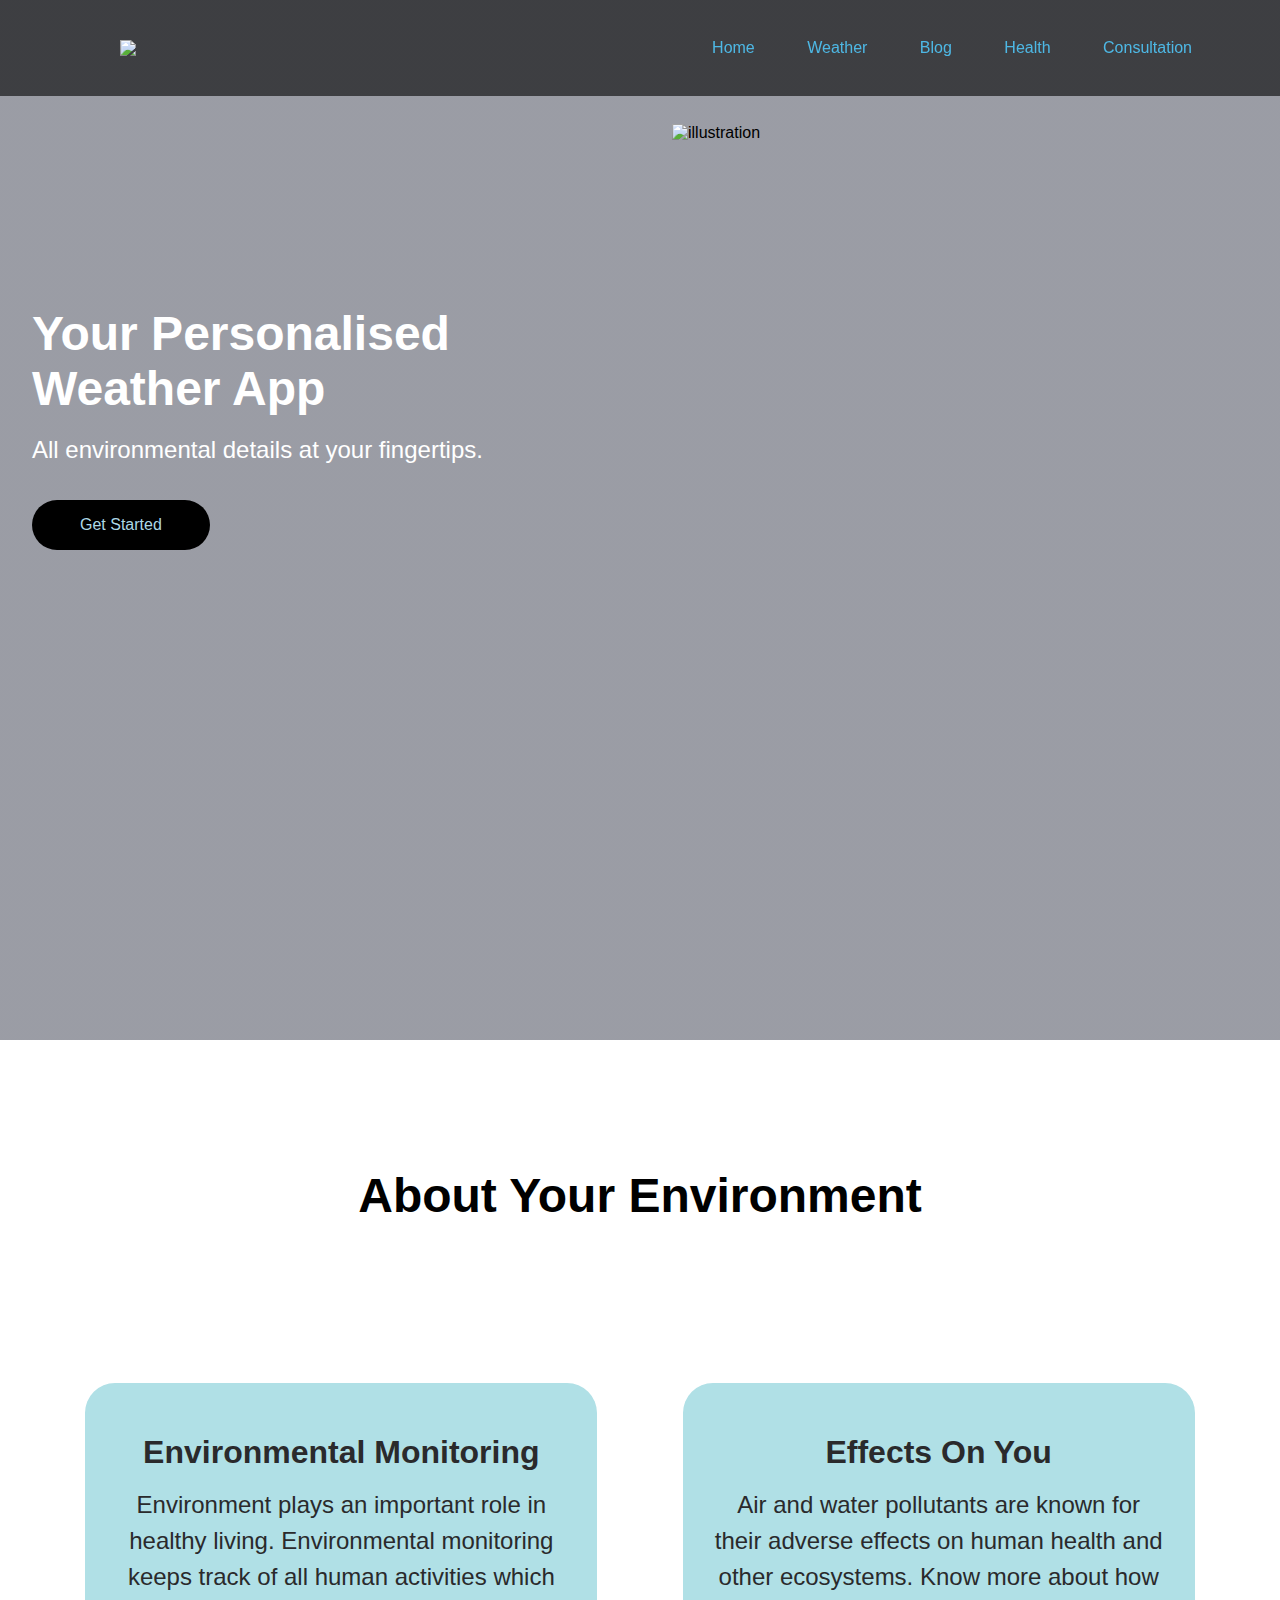
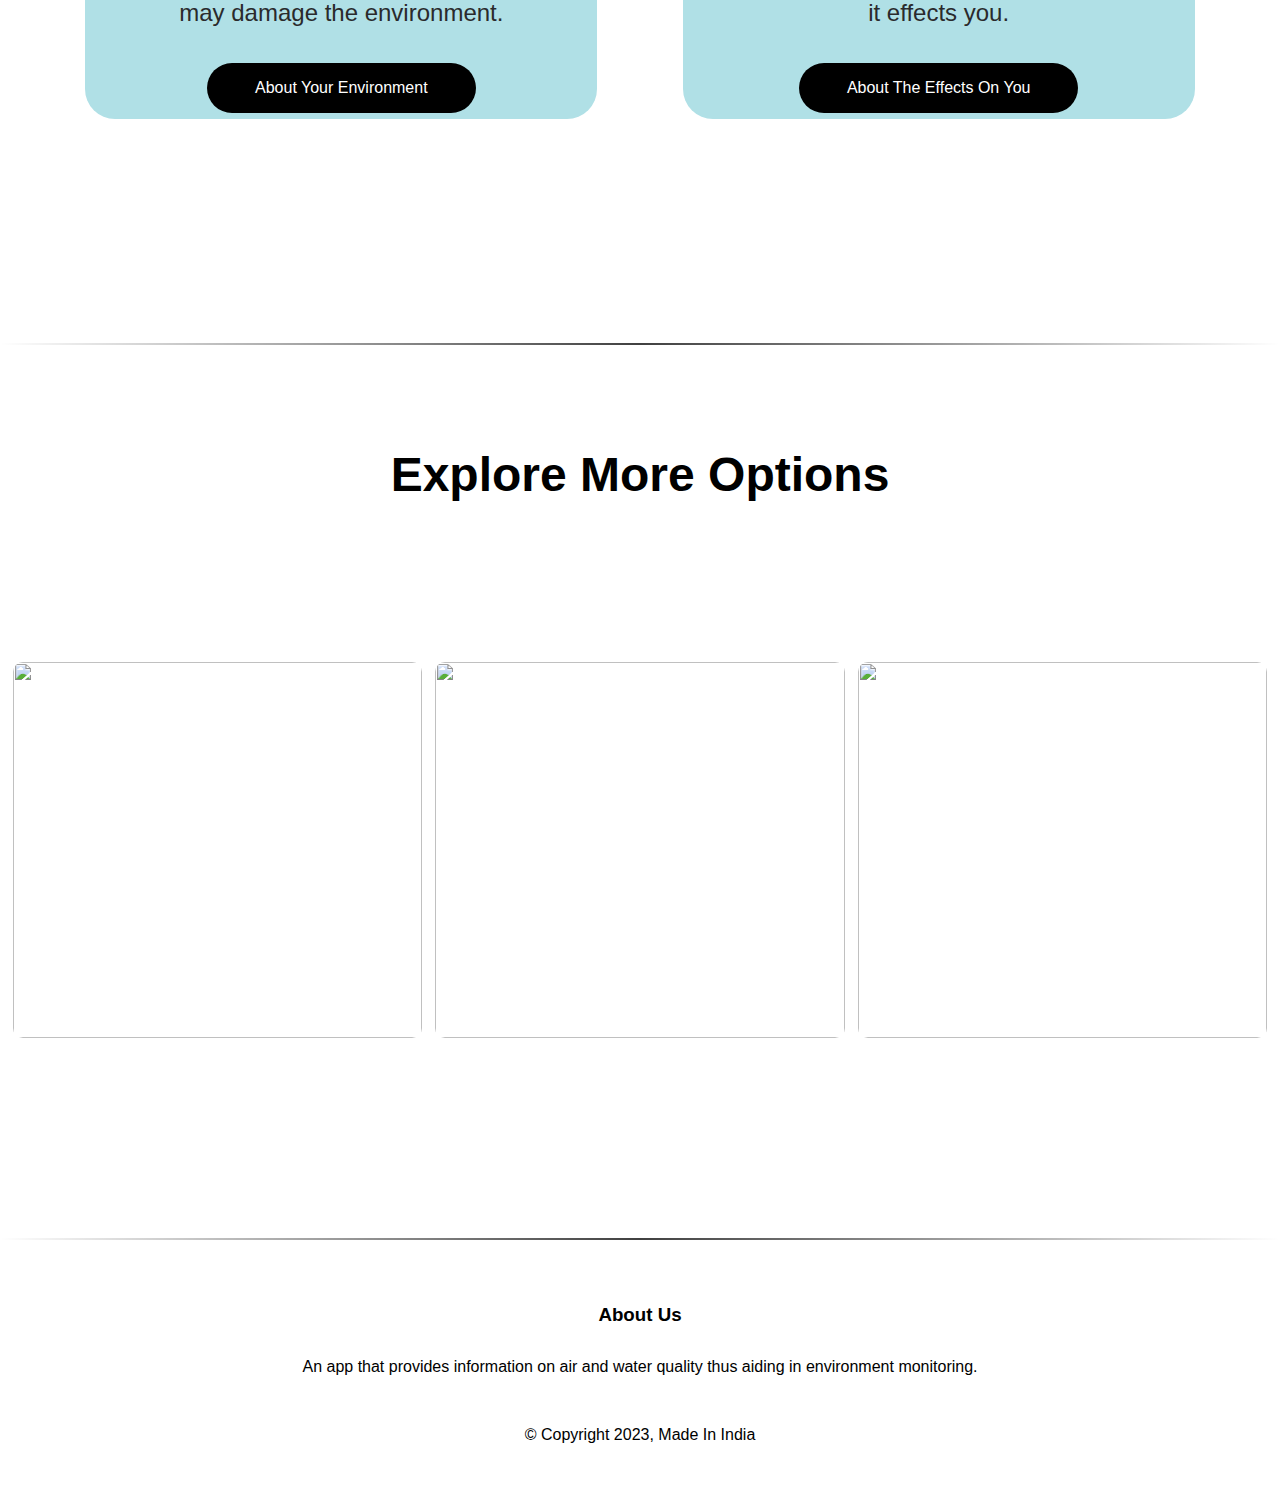
==== index.html @ a14dd636 "Add button hover effect animation" ====
<!DOCTYPE html>
<html lang="en">
  <head>
    <meta charset="UTF-8" />
    <meta name="viewport" content="width=device-width, initial-scale=1.0" />
    <title>Prakriti</title>
    <link rel="stylesheet" href="stylesheet.css" />
    <script src="https://kit.fontawesome.com/7c13eadab8.js" crossorigin="anonymous"></script>
  </head>
  <body>
    
    
    
    <nav>
      <div class="logo"> <a href="index.html"> <img src="images/prakriti.png" height= "60"> </a> </div>
      <ul class="nav-items">
        <a href="#home">Home</a> 
        <a href="weather.html">Weather</a> 
        <a href="blog.html">Blog</a> 
        <a href="health.html">Health</a> 
        <a href="consultation.html">Consultation</a>
      </ul>
    </nav>



    <section class="main" id="home">
      <div class="main-container">
        <div class="main-column-left">
          <h1>Your Personalised Weather App</h1>
          <p>
            All environmental details at your fingertips.
          </p>
          <a href="#down"><button class="btn">Get Started</button></a>
        </div>
        <div class="main-column-right">
          <img
            src="images/blueleaf.png"
            alt="illustration"
            class="main-image"
          /> 
        </div>
      </div>
    </section>



    <section class="sec" id="down">
      <h1>About Your Environment</h1>
      <div class="sec-container">
          <div class="left">
            <h1>Environmental Monitoring</h1>
            <p>
              Environment plays an important role in healthy living. Environmental monitoring keeps track of all human activities which may damage the environment.
            </p>                                                 
            <a href="weather.html"><button class="btn">About Your Environment</button></a>
          </div>
          <div class="right">
              <h1>Effects On You</h1>
              <p>
                Air and water pollutants are known for their adverse effects on human health and other ecosystems. Know more about how it effects you.
              </p>
              <a href="health.html"><button class="btn">About The Effects On You</button></a>
          </div>
        </div>
    </section>

    

    <section class="more">
      <hr class="footerhr">
      <h2>Explore More Options</h1>
      <div class="sec-container">
        <div class="leftcol">
          <img src="images/hands.jpg">
          <div class="layer">
            <a href="#home"><h3>Events</h3></a>
          </div>
        </div>
        <div class="midcol">
          <img src="images/blog.jpg">
          <div class="layer">
            <a href="blog.html"><h3>Blog</h3></a>
          </div>
        </div>
        <div class="rightcol">
          <img src="images/banana.jpg">
          <div class="layer">
            <a href="consultation.html"><h3>Consultation</h3></a>
          </div>
        </div>
      </div> 
     </section>




     <section class="footer">
      <hr class="footerhr">
      <h3>About Us</h3>
      <p>An app that provides information on air and water quality thus aiding in environment monitoring. </p>
      <div class="icons">
        <a href="https://www.facebook.com"><i class="fa fa-facebook"></i></a>
        <a href="https://www.twitter.com"><i class="fa fa-twitter"></i></a>
        <a href="https://www.instagram.com"><i class="fa fa-instagram"></i></a>
        <a href="https://www.linkedin.com"><i class="fa fa-linkedin"></i></a>
      </div>
      <p>© Copyright 2023, Made In India</p>
     </section>




    
  </body>
</html>
---- stylesheet.css ----
@import url("./utils.css");
* {
    box-sizing: border-box;
    margin: 0;
    padding: 0;
    font-family: "Trebuchet MS", "Lucida Sans Unicode", "Lucida Grande",
        "Lucida Sans", Arial, sans-serif;
}

/*------------ NAV BAR -----------*/

nav {
    width: 100%;
    display: flex;
    align-items: center;
    justify-content: space-between;
    background-color: rgba(0, 0, 0, 0.6);
    position: fixed;
    top: 0;
    height: 6rem;
    padding-right: 5%;
    padding-left: 5%;
}

.logo {
    color: #add8e6;
    font-size: 1.5rem;
    font-weight: bold;
    font-style: italic;
    padding: 0 2rem;
}

nav a {
    text-decoration: none;
    color: #4db8e5;
    padding: 0 1.5rem;
}

nav a:hover {
    color: #fff;
}

/*----------------- FOOTER ------------------*/

.footer {
    width: 100%;
    text-align: center;
    padding: 1rem 0;
}

hr.footerhr {
    border: 0;
    height: 0.1rem;
    background-image: linear-gradient(
        to right,
        rgba(0, 0, 0, 0),
        rgba(0, 0, 0, 0.75),
        rgba(0, 0, 0, 0)
    );
}

.footer h3 {
    font-weight: 600;
    margin-bottom: 2rem;
    padding-top: 5%;
}

.footer p {
    margin-bottom: 2rem;
}

.icons .fa {
    color: #4267b2;
    margin: 0 13px;
    cursor: pointer;
    padding: 18px 0;
    margin-bottom: 25px;
}

/*------------ HOME PAGE STYLE -----------*/

.main {
    background-image: linear-gradient(rgba(4, 9, 30, 0.4), rgba(4, 9, 30, 0.4)),
        url(images/cloud.jpeg);
    background-position: center;
    background-size: cover;
    position: center center;
    height: 65rem;
}

.main-container {
    display: grid;
    grid-template-columns: 1fr 1fr;
    height: 95vh;
    padding: 3rem calc((100vw - 80rem) / 2);
}

.main-column-left {
    display: flex;
    flex-direction: column;
    justify-content: center;
    align-items: flex-start;
    color: #ffffff;
    padding: 0rem 2rem;
}

.main-column-left h1 {
    margin-bottom: 1rem;
    font-size: 3rem;
}

.main-column-left p {
    margin-bottom: 2rem;
    font-size: 1.5rem;
    line-height: 1.5;
}

.main-column-left button {
    padding: 1rem 3rem;
    font-size: 1rem;
    border: none;
    color: #add8e6;
    background: #000;
    cursor: pointer;
    border-radius: 50px;
}

.main-column-right {
    display: flex;
    justify-content: center;
    align-items: center;
    padding: 0rem 2rem;
}

.main-image {
    width: 100%;
    height: 80%;
}

.sec {
    background: #ffffff;
}

html {
    scroll-behavior: smooth;
}

.sec h1 {
    text-align: center;
    padding-top: 10%;
    padding-bottom: 0;
    font-size: 3rem;
}

.sec-container {
    display: flex;
    height: 80vh;
    padding: 10rem calc((100vw - 80rem) / 10);
    justify-content: space-evenly;
}

.left {
    display: flex;
    flex-direction: column;
    justify-content: center;
    align-items: center;
    text-align: center;
    color: #2a2a2c;
    padding: 0rem 2rem;

    flex-basis: 35%;
    background: #b0e0e6;
    border-radius: 30px;
    margin-bottom: 5%;
    box-sizing: content-box;
    transition: 0.2s;
}

.left:hover {
    box-shadow: 0 0 20px 0px rgba(0, 0, 0, 0.2);
}

.left h1 {
    margin-bottom: 1rem;
    font-size: 2rem;
}

.left p {
    margin-bottom: 2rem;
    font-size: 1.5rem;
    line-height: 1.5;
}

.right {
    display: flex;
    flex-direction: column;
    justify-content: center;
    align-items: center;
    text-align: center;
    color: #2a2a2c;
    padding: 0rem 2rem;

    flex-basis: 35%;
    background: #b0e0e6;
    border-radius: 30px;
    margin-bottom: 5%;
    box-sizing: content-box;

    transition: 0.2s;
}

.right:hover {
    box-shadow: 0 0 20px 0px rgba(0, 0, 0, 0.2);
}

.right h1 {
    font-size: 2rem;
    margin-bottom: 1rem;
}

.right p {
    margin-bottom: 2rem;
    font-size: 1.5rem;
    line-height: 1.5;
}

button {
    padding: 1rem 3rem;
    font-size: 1rem;
    border: none;
    color: #ffffff;
    background: #000;
    cursor: pointer;
    border-radius: 50px;
}

.more {
    background: #ffffff;
}

.more h2 {
    text-align: center;
    padding-top: 8%;
    font-size: 3rem;
}

.leftcol {
    flex-basis: 32%;
    border-radius: 10px;
    margin-bottom: 1.5rem;
    position: relative;
    overflow: hidden;
}

.leftcol img {
    width: 100%;
    height: 100%;
}

.midcol {
    flex-basis: 32%;
    border-radius: 10px;
    margin-bottom: 1.5rem;
    position: relative;
    overflow: hidden;
}

.midcol img {
    width: 100%;
    height: 100%;
}

.rightcol {
    flex-basis: 32%;
    border-radius: 10px;
    margin-bottom: 1.5rem;
    position: relative;
    overflow: hidden;
}

.rightcol img {
    width: 100%;
    height: 100%;
}

.layer {
    background: transparent;
    height: 100%;
    width: 100%;
    position: absolute;
    top: 0;
    left: 0;
    transition: 0.5s;
}

.layer:hover {
    background: rgba(0, 0, 0, 0.6);
}

.layer h3 {
    opacity: 0;
    color: #fff;
    font-size: 2rem;
    transition: 0.5s;
    text-align: center;
    padding-top: 35%;
}

.layer:hover h3 {
    opacity: 1;
}

/*-------------- OTHER PAGES COMMON HEADER BACKGROUND ------------*/

.unmain {
    background-image: linear-gradient(rgba(4, 9, 30, 0.7), rgba(4, 9, 30, 0.7)),
        url(images/cloud.jpeg);
    background-position: center;
    background-size: cover;
    position: center center;
    height: 30rem;
}

.unmain h1 {
    text-align: center;
    padding-top: 15%;
    font-size: 3rem;
    color: #fff;
}

.unmain p {
    text-align: center;
    margin-top: 1rem;
    color: #fff;
}

.unmain-container {
    display: grid;
    grid-template-columns: 1fr 1fr;
    height: 95vh;
    padding: 3rem calc((100vw - 80rem) / 2);
}

/*-------------------- WEATHER ----------------*/
.forecast img {
    padding-left: 15%;
    padding-top: 5%;
}

.banana {
    display: grid;
    grid-template-columns: 1fr 2fr;
    height: 35vh;
    padding-left: 5%;
    padding-top: 5%;
    padding-right: 15%;
}

.daywise img {
    padding-top: 5%;
    padding-left: 3%;
    padding-right: 5%;
    height: 80%;
    width: 120%;
}

.realtime-data-one h1 {
    padding-top: 10%;
    padding-left: 15%;
    font-size: 3rem;
}

.date {
    padding-left: 15%;
    font-size: 1rem;
    font-size: 1rem;
}

.realtime-data-one img {
    padding-left: 15%;
    padding-top: 0;
    height: 6rem;
    width: auto;
}

.platelets {
    display: flex;
    align-items: center;
    justify-content: space-between;
    height: 8rem;
    padding-right: 15%;
    padding-left: 15%;
}

.platelets u {
    font-size: 2rem;
}

.ponziani {
    display: flex;
    align-items: center;
    justify-content: space-between;
    height: 8rem;
    padding-right: 15%;
    padding-left: 15%;
}

.ponziani p {
    font-size: 2rem;
}
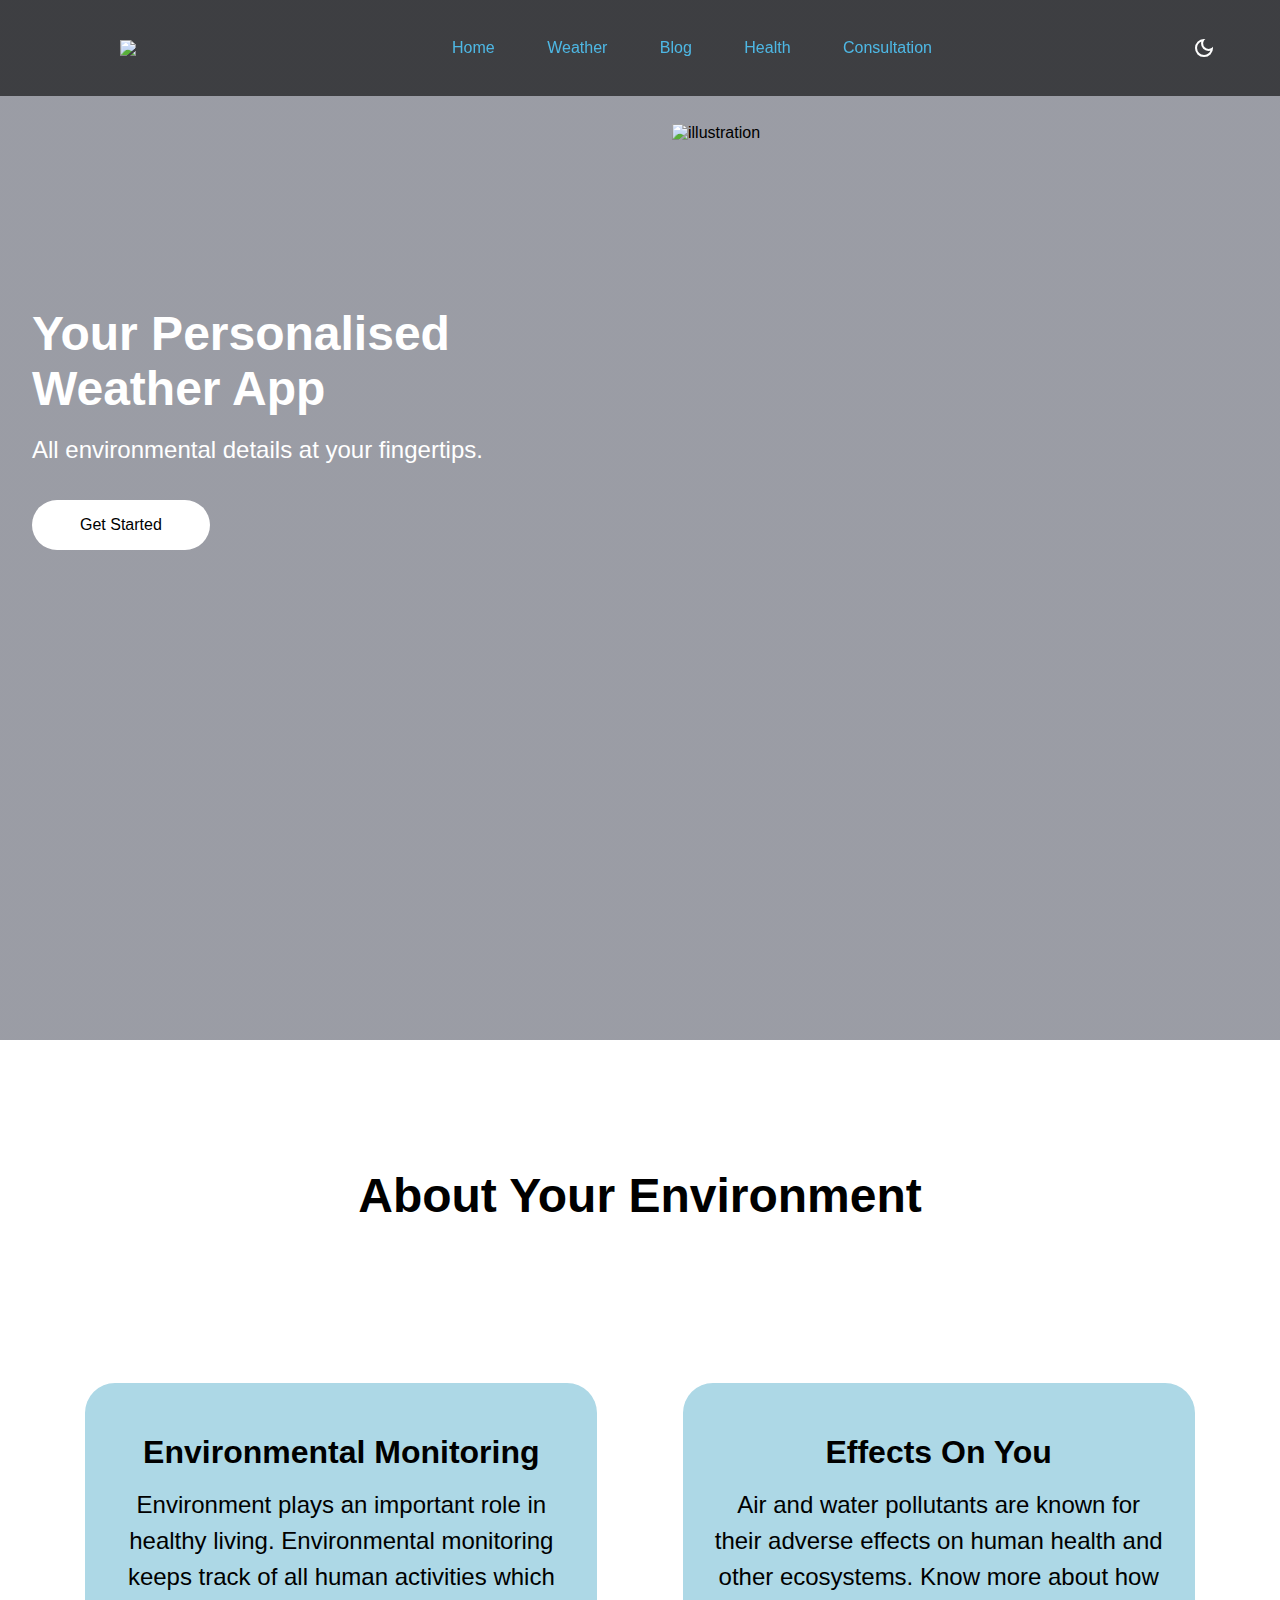
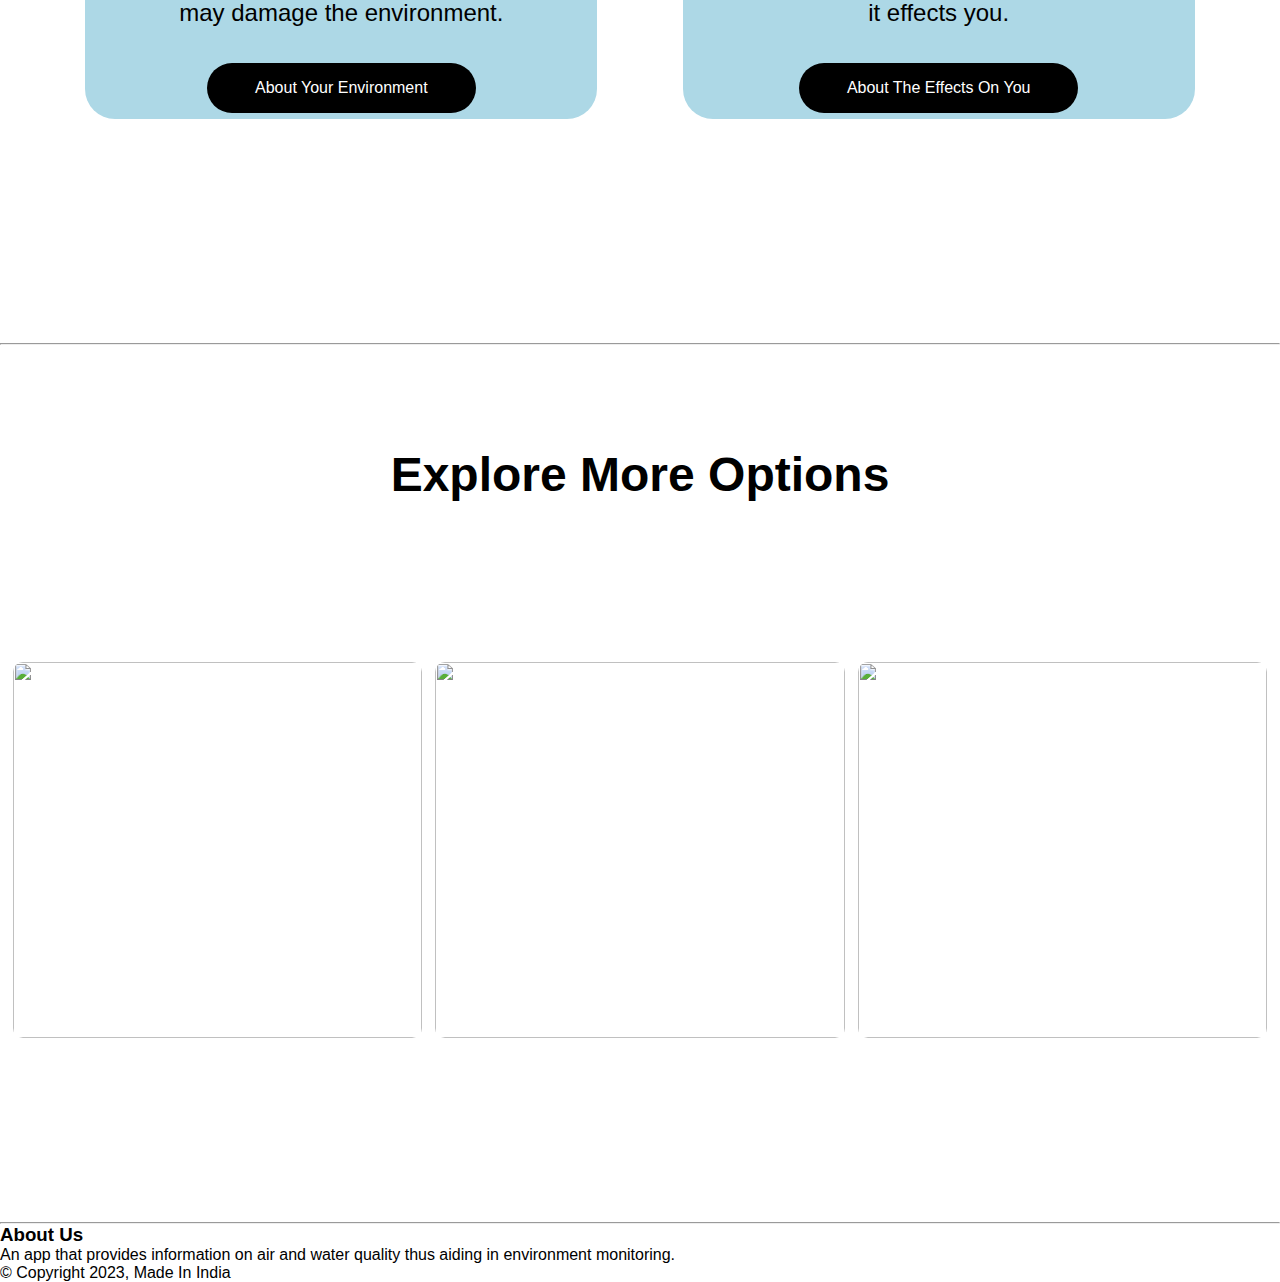
==== commit 0c397d6f: "Add theme change button only to home page" ====
--- a/index.html
+++ b/index.html
@@ -1,9 +1,16 @@
 <!DOCTYPE html>
-<html lang="en">
+<html lang="en" data-theme="light">
   <head>
     <meta charset="UTF-8" />
     <meta name="viewport" content="width=device-width, initial-scale=1.0" />
     <title>Prakriti</title>
+
+    <!-- get google icons https://fonts.google.com -->
+    <link rel="stylesheet" href="https://fonts.googleapis.com/css2?family=Material+Symbols+Outlined:opsz,wght,FILL,GRAD@24,400,0,0" />
+
+    <!-- link javascript file -->
+    <script src="./main.js" defer> </script>
+
     <link rel="stylesheet" href="stylesheet.css" />
     <script src="https://kit.fontawesome.com/7c13eadab8.js" crossorigin="anonymous"></script>
   </head>
@@ -20,6 +27,9 @@
         <a href="health.html">Health</a> 
         <a href="consultation.html">Consultation</a>
       </ul>
+      <span class="material-symbols-outlined theme-button">
+        dark_mode
+      </span>
     </nav>
 
 
--- a/stylesheet.css
+++ b/stylesheet.css
@@ -1,4 +1,8 @@
 @import url("./utils.css");
+@import url("./theme.css");
+@import url("./navbar.css");
+@import url("footer.css");
+
 * {
     box-sizing: border-box;
     margin: 0;
@@ -7,74 +11,9 @@
         "Lucida Sans", Arial, sans-serif;
 }
 
-/*------------ NAV BAR -----------*/
-
-nav {
-    width: 100%;
-    display: flex;
-    align-items: center;
-    justify-content: space-between;
-    background-color: rgba(0, 0, 0, 0.6);
-    position: fixed;
-    top: 0;
-    height: 6rem;
-    padding-right: 5%;
-    padding-left: 5%;
-}
-
-.logo {
-    color: #add8e6;
-    font-size: 1.5rem;
-    font-weight: bold;
-    font-style: italic;
-    padding: 0 2rem;
-}
-
-nav a {
-    text-decoration: none;
-    color: #4db8e5;
-    padding: 0 1.5rem;
-}
-
-nav a:hover {
-    color: #fff;
-}
-
-/*----------------- FOOTER ------------------*/
-
-.footer {
-    width: 100%;
-    text-align: center;
-    padding: 1rem 0;
-}
-
-hr.footerhr {
-    border: 0;
-    height: 0.1rem;
-    background-image: linear-gradient(
-        to right,
-        rgba(0, 0, 0, 0),
-        rgba(0, 0, 0, 0.75),
-        rgba(0, 0, 0, 0)
-    );
-}
-
-.footer h3 {
-    font-weight: 600;
-    margin-bottom: 2rem;
-    padding-top: 5%;
-}
-
-.footer p {
-    margin-bottom: 2rem;
-}
-
-.icons .fa {
-    color: #4267b2;
-    margin: 0 13px;
-    cursor: pointer;
-    padding: 18px 0;
-    margin-bottom: 25px;
+body {
+    background: var(--background-color);
+    color: var(--foreground-color);
 }
 
 /*------------ HOME PAGE STYLE -----------*/
@@ -100,7 +39,7 @@
     flex-direction: column;
     justify-content: center;
     align-items: flex-start;
-    color: #ffffff;
+    color: var(--pure-white-color);
     padding: 0rem 2rem;
 }
 
@@ -119,8 +58,8 @@
     padding: 1rem 3rem;
     font-size: 1rem;
     border: none;
-    color: #add8e6;
-    background: #000;
+    color: var(--foreground-color);
+    background: var(--background-color);
     cursor: pointer;
     border-radius: 50px;
 }
@@ -135,10 +74,6 @@
 .main-image {
     width: 100%;
     height: 80%;
-}
-
-.sec {
-    background: #ffffff;
 }
 
 html {
@@ -165,11 +100,11 @@
     justify-content: center;
     align-items: center;
     text-align: center;
-    color: #2a2a2c;
+    color: var(--pure-black-color);
     padding: 0rem 2rem;
 
     flex-basis: 35%;
-    background: #b0e0e6;
+    background: var(--light-blue-color);
     border-radius: 30px;
     margin-bottom: 5%;
     box-sizing: content-box;
@@ -197,11 +132,11 @@
     justify-content: center;
     align-items: center;
     text-align: center;
-    color: #2a2a2c;
+    color: var(--pure-black-color);
     padding: 0rem 2rem;
 
     flex-basis: 35%;
-    background: #b0e0e6;
+    background: var(--light-blue-color);
     border-radius: 30px;
     margin-bottom: 5%;
     box-sizing: content-box;
@@ -228,14 +163,10 @@
     padding: 1rem 3rem;
     font-size: 1rem;
     border: none;
-    color: #ffffff;
-    background: #000;
+    color: var(--background-color);
+    background: var(--foreground-color);
     cursor: pointer;
     border-radius: 50px;
-}
-
-.more {
-    background: #ffffff;
 }
 
 .more h2 {
@@ -299,7 +230,7 @@
 
 .layer h3 {
     opacity: 0;
-    color: #fff;
+    color: var(--pure-white-color);
     font-size: 2rem;
     transition: 0.5s;
     text-align: center;
@@ -325,13 +256,13 @@
     text-align: center;
     padding-top: 15%;
     font-size: 3rem;
-    color: #fff;
+    color: var(--pure-white-color);
 }
 
 .unmain p {
     text-align: center;
     margin-top: 1rem;
-    color: #fff;
+    color: var(--pure-white-color);
 }
 
 .unmain-container {
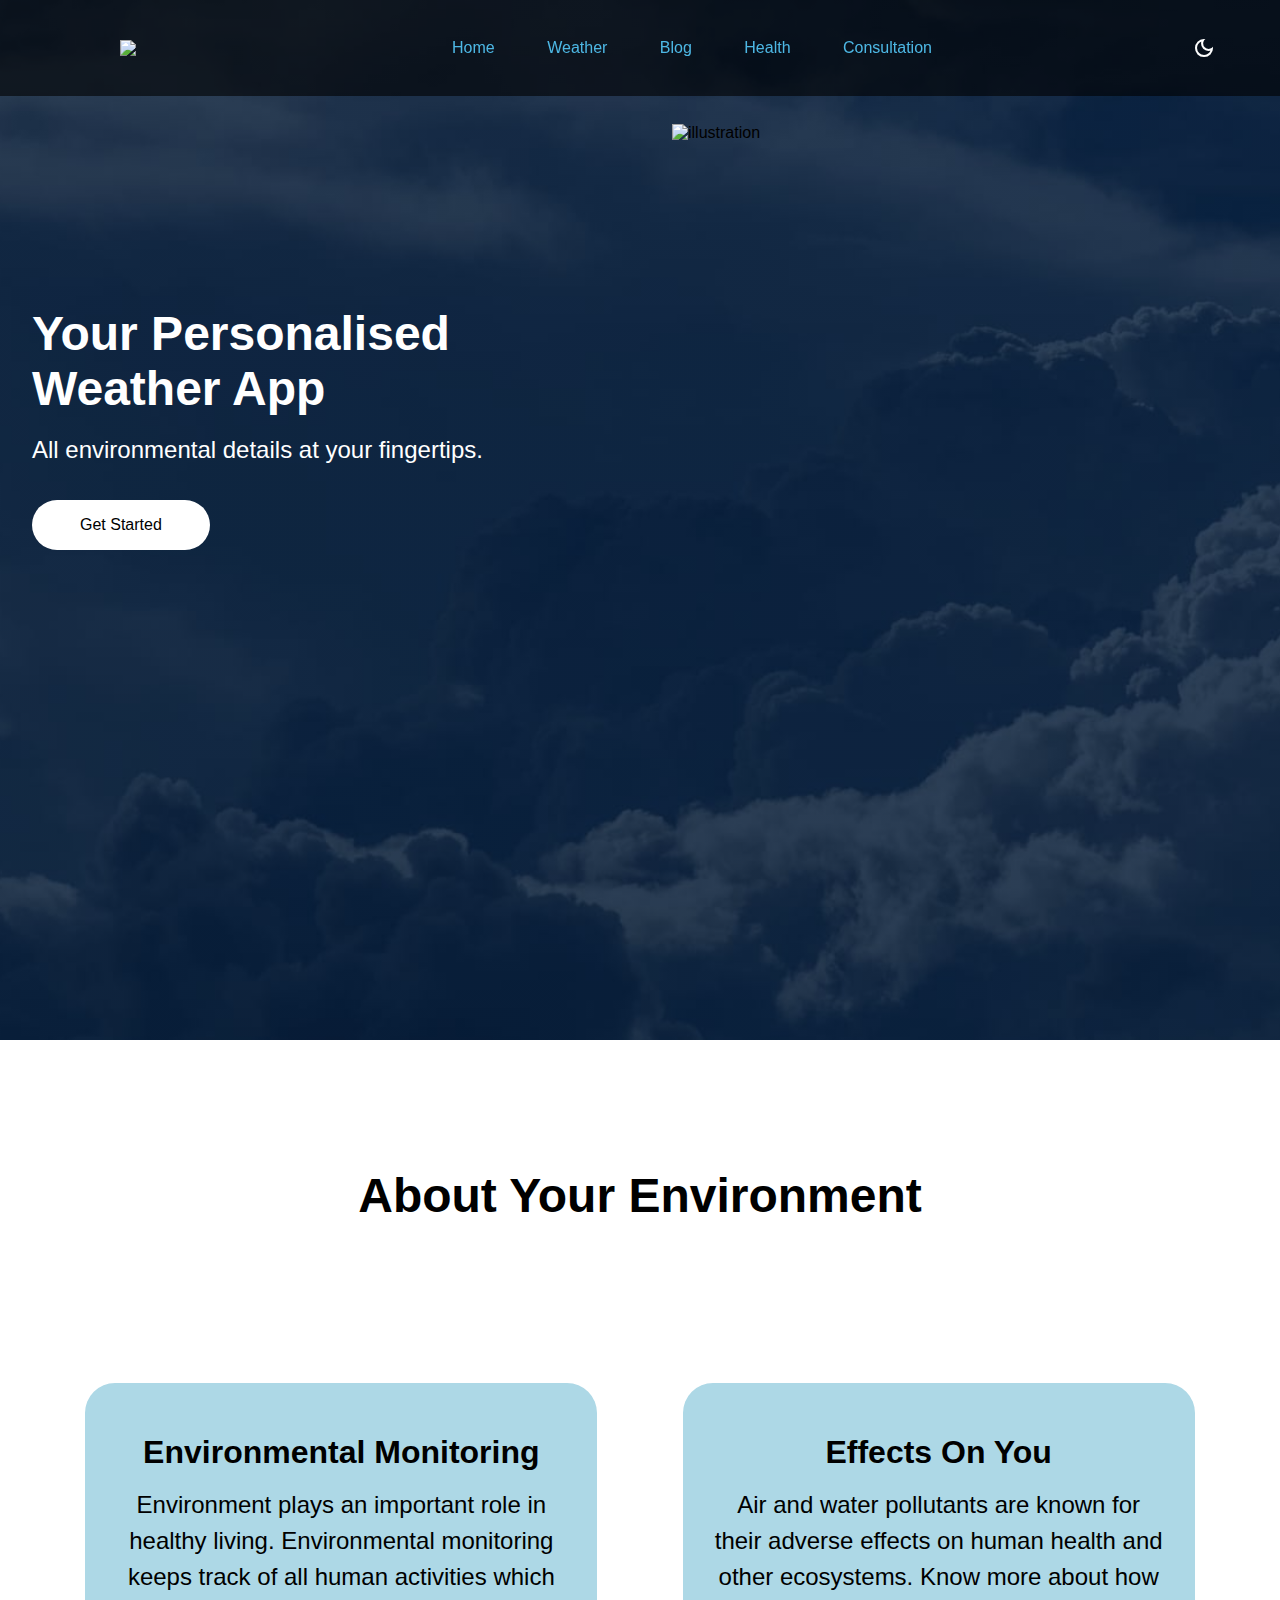
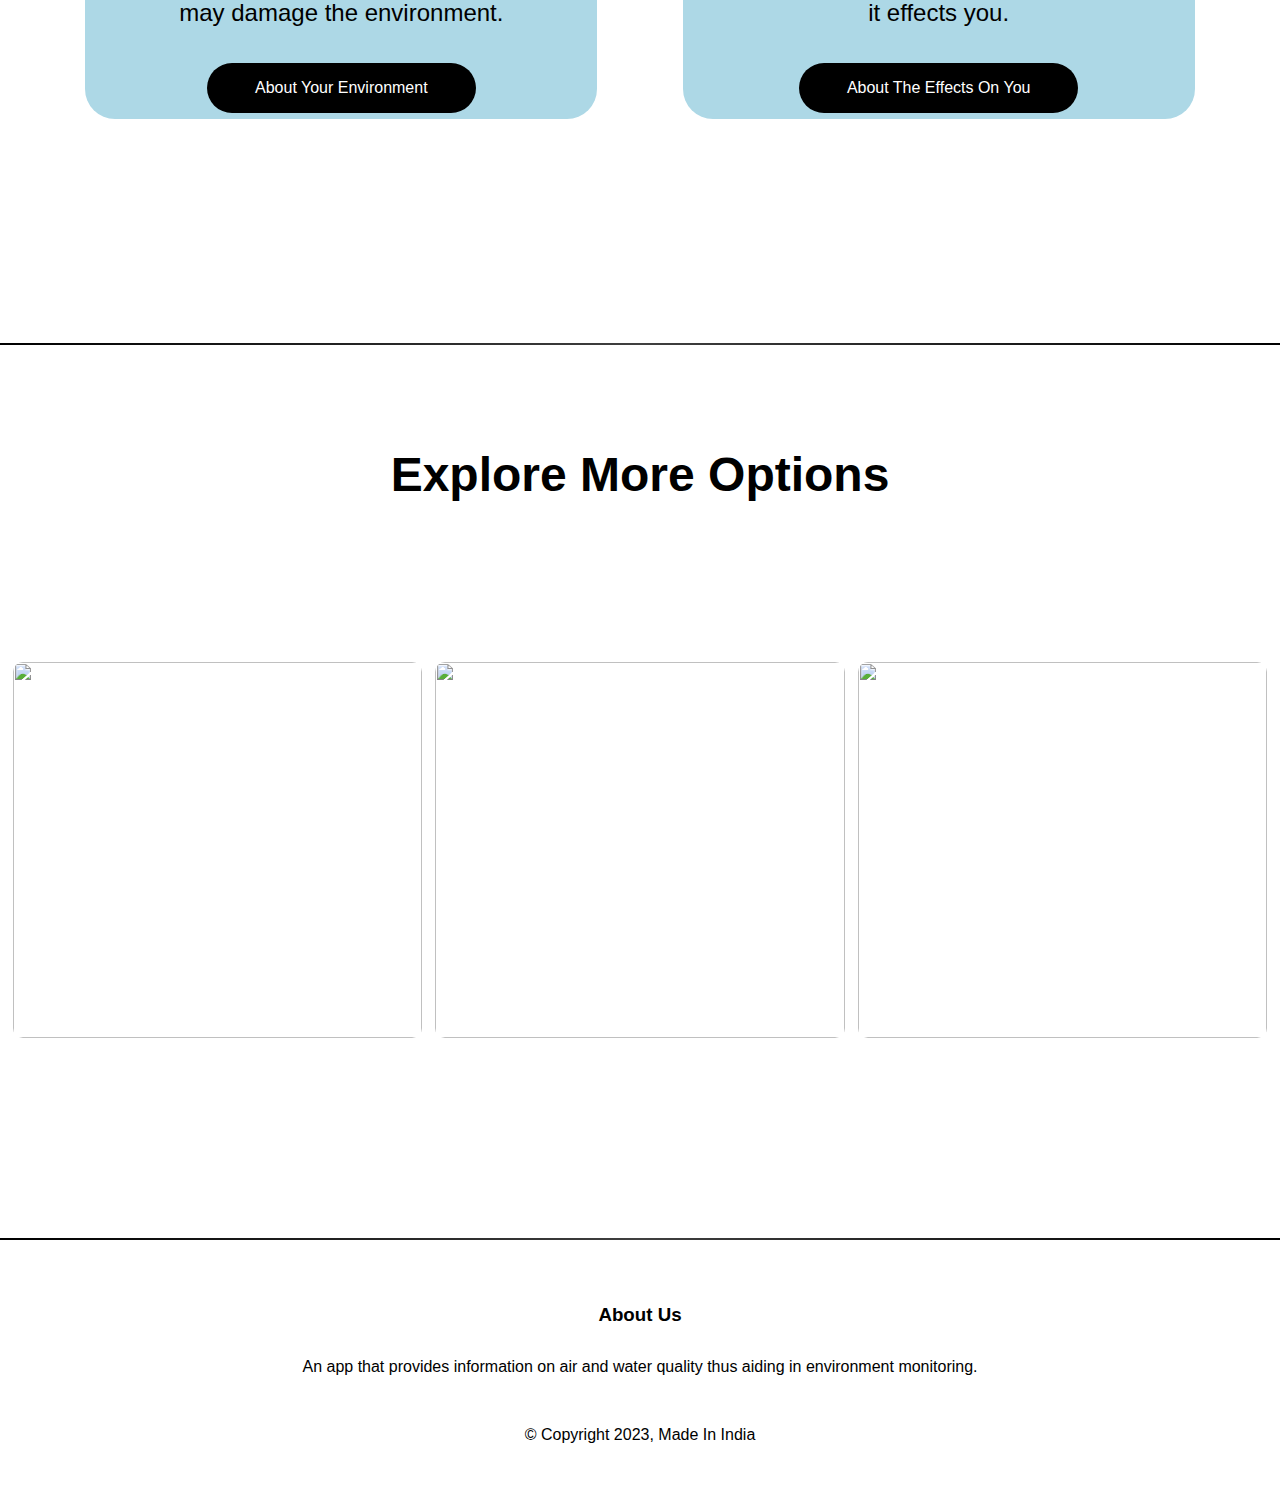
==== commit 284fd6f1: "rearranged files" ====
--- a/index.html
+++ b/index.html
@@ -11,11 +11,10 @@
     <!-- link javascript file -->
     <script src="./main.js" defer> </script>
 
-    <link rel="stylesheet" href="stylesheet.css" />
+    <link rel="stylesheet" href="css/stylesheet.css" />
     <script src="https://kit.fontawesome.com/7c13eadab8.js" crossorigin="anonymous"></script>
   </head>
   <body>
-    
     
     
     <nav>
--- a/css/stylesheet.css
+++ b/css/stylesheet.css
@@ -0,0 +1,341 @@
+@import url("utils.css");
+@import url("theme.css");
+@import url("navbar.css");
+@import url("footer.css");
+
+* {
+    box-sizing: border-box;
+    margin: 0;
+    padding: 0;
+    font-family: "Trebuchet MS", "Lucida Sans Unicode", "Lucida Grande",
+        "Lucida Sans", Arial, sans-serif;
+}
+
+body {
+    background: var(--background-color);
+    color: var(--foreground-color);
+}
+
+/*------------ HOME PAGE STYLE -----------*/
+
+.main {
+    background-image: linear-gradient(rgba(4, 9, 30, 0.4), rgba(4, 9, 30, 0.4)),
+        url(cloud.jpeg);
+    background-position: center;
+    background-size: cover;
+    position: center center;
+    height: 65rem;
+}
+
+.main-container {
+    display: grid;
+    grid-template-columns: 1fr 1fr;
+    height: 95vh;
+    padding: 3rem calc((100vw - 80rem) / 2);
+}
+
+.main-column-left {
+    display: flex;
+    flex-direction: column;
+    justify-content: center;
+    align-items: flex-start;
+    color: var(--pure-white-color);
+    padding: 0rem 2rem;
+}
+
+.main-column-left h1 {
+    margin-bottom: 1rem;
+    font-size: 3rem;
+}
+
+.main-column-left p {
+    margin-bottom: 2rem;
+    font-size: 1.5rem;
+    line-height: 1.5;
+}
+
+.main-column-left button {
+    padding: 1rem 3rem;
+    font-size: 1rem;
+    border: none;
+    color: var(--foreground-color);
+    background: var(--background-color);
+    cursor: pointer;
+    border-radius: 50px;
+}
+
+.main-column-right {
+    display: flex;
+    justify-content: center;
+    align-items: center;
+    padding: 0rem 2rem;
+}
+
+.main-image {
+    width: 100%;
+    height: 80%;
+}
+
+html {
+    scroll-behavior: smooth;
+}
+
+.sec h1 {
+    text-align: center;
+    padding-top: 10%;
+    padding-bottom: 0;
+    font-size: 3rem;
+}
+
+.sec-container {
+    display: flex;
+    height: 80vh;
+    padding: 10rem calc((100vw - 80rem) / 10);
+    justify-content: space-evenly;
+}
+
+.left {
+    display: flex;
+    flex-direction: column;
+    justify-content: center;
+    align-items: center;
+    text-align: center;
+    color: var(--pure-black-color);
+    padding: 0rem 2rem;
+
+    flex-basis: 35%;
+    background: var(--light-blue-color);
+    border-radius: 30px;
+    margin-bottom: 5%;
+    box-sizing: content-box;
+    transition: 0.2s;
+}
+
+.left:hover {
+    box-shadow: 0 0 20px 0px rgba(0, 0, 0, 0.2);
+}
+
+.left h1 {
+    margin-bottom: 1rem;
+    font-size: 2rem;
+}
+
+.left p {
+    margin-bottom: 2rem;
+    font-size: 1.5rem;
+    line-height: 1.5;
+}
+
+.right {
+    display: flex;
+    flex-direction: column;
+    justify-content: center;
+    align-items: center;
+    text-align: center;
+    color: var(--pure-black-color);
+    padding: 0rem 2rem;
+
+    flex-basis: 35%;
+    background: var(--light-blue-color);
+    border-radius: 30px;
+    margin-bottom: 5%;
+    box-sizing: content-box;
+
+    transition: 0.2s;
+}
+
+.right:hover {
+    box-shadow: 0 0 20px 0px rgba(0, 0, 0, 0.2);
+}
+
+.right h1 {
+    font-size: 2rem;
+    margin-bottom: 1rem;
+}
+
+.right p {
+    margin-bottom: 2rem;
+    font-size: 1.5rem;
+    line-height: 1.5;
+}
+
+button {
+    padding: 1rem 3rem;
+    font-size: 1rem;
+    border: none;
+    color: var(--background-color);
+    background: var(--foreground-color);
+    cursor: pointer;
+    border-radius: 50px;
+}
+
+.more h2 {
+    text-align: center;
+    padding-top: 8%;
+    font-size: 3rem;
+}
+
+.leftcol {
+    flex-basis: 32%;
+    border-radius: 10px;
+    margin-bottom: 1.5rem;
+    position: relative;
+    overflow: hidden;
+}
+
+.leftcol img {
+    width: 100%;
+    height: 100%;
+}
+
+.midcol {
+    flex-basis: 32%;
+    border-radius: 10px;
+    margin-bottom: 1.5rem;
+    position: relative;
+    overflow: hidden;
+}
+
+.midcol img {
+    width: 100%;
+    height: 100%;
+}
+
+.rightcol {
+    flex-basis: 32%;
+    border-radius: 10px;
+    margin-bottom: 1.5rem;
+    position: relative;
+    overflow: hidden;
+}
+
+.rightcol img {
+    width: 100%;
+    height: 100%;
+}
+
+.layer {
+    background: transparent;
+    height: 100%;
+    width: 100%;
+    position: absolute;
+    top: 0;
+    left: 0;
+    transition: 0.5s;
+}
+
+.layer:hover {
+    background: rgba(0, 0, 0, 0.6);
+}
+
+.layer h3 {
+    opacity: 0;
+    color: var(--pure-white-color);
+    font-size: 2rem;
+    transition: 0.5s;
+    text-align: center;
+    padding-top: 35%;
+}
+
+.layer:hover h3 {
+    opacity: 1;
+}
+
+/*-------------- OTHER PAGES COMMON HEADER BACKGROUND ------------*/
+
+.unmain {
+    background-image: linear-gradient(rgba(4, 9, 30, 0.7), rgba(4, 9, 30, 0.7)),
+        url(cloud.jpeg);
+    background-position: center;
+    background-size: cover;
+    position: center center;
+    height: 30rem;
+}
+
+.unmain h1 {
+    text-align: center;
+    padding-top: 15%;
+    font-size: 3rem;
+    color: var(--pure-white-color);
+}
+
+.unmain p {
+    text-align: center;
+    margin-top: 1rem;
+    color: var(--pure-white-color);
+}
+
+.unmain-container {
+    display: grid;
+    grid-template-columns: 1fr 1fr;
+    height: 95vh;
+    padding: 3rem calc((100vw - 80rem) / 2);
+}
+
+/*-------------------- WEATHER ----------------*/
+.forecast img {
+    padding-left: 15%;
+    padding-top: 5%;
+}
+
+.banana {
+    display: grid;
+    grid-template-columns: 1fr 2fr;
+    height: 35vh;
+    padding-left: 5%;
+    padding-top: 5%;
+    padding-right: 15%;
+}
+
+.daywise img {
+    padding-top: 5%;
+    padding-left: 3%;
+    padding-right: 5%;
+    height: 80%;
+    width: 120%;
+}
+
+.realtime-data-one h1 {
+    padding-top: 10%;
+    padding-left: 15%;
+    font-size: 3rem;
+}
+
+.date {
+    padding-left: 15%;
+    font-size: 1rem;
+    font-size: 1rem;
+}
+
+.realtime-data-one img {
+    padding-left: 15%;
+    padding-top: 0;
+    height: 6rem;
+    width: auto;
+}
+
+.platelets {
+    display: flex;
+    align-items: center;
+    justify-content: space-between;
+    height: 8rem;
+    padding-right: 15%;
+    padding-left: 15%;
+}
+
+.platelets u {
+    font-size: 2rem;
+}
+
+.ponziani {
+    display: flex;
+    align-items: center;
+    justify-content: space-between;
+    height: 8rem;
+    padding-right: 15%;
+    padding-left: 15%;
+}
+
+.ponziani p {
+    font-size: 2rem;
+}
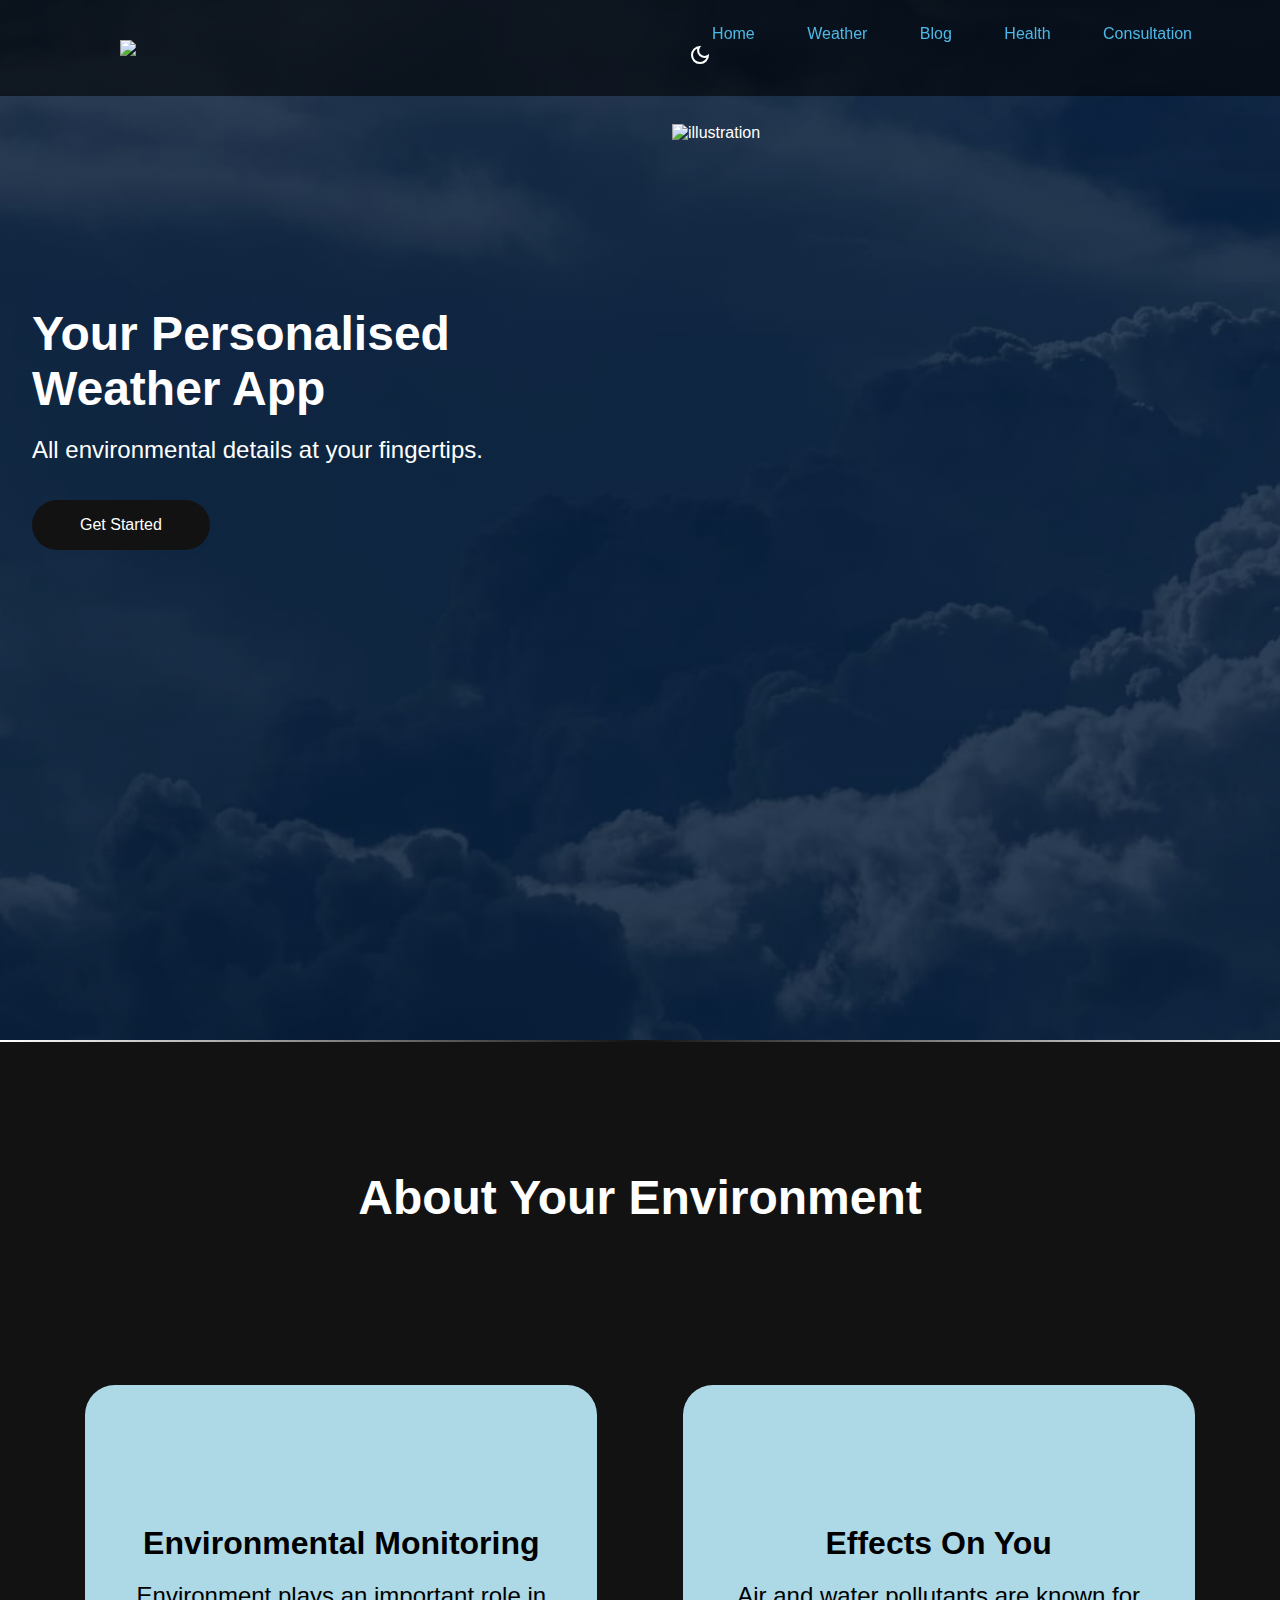
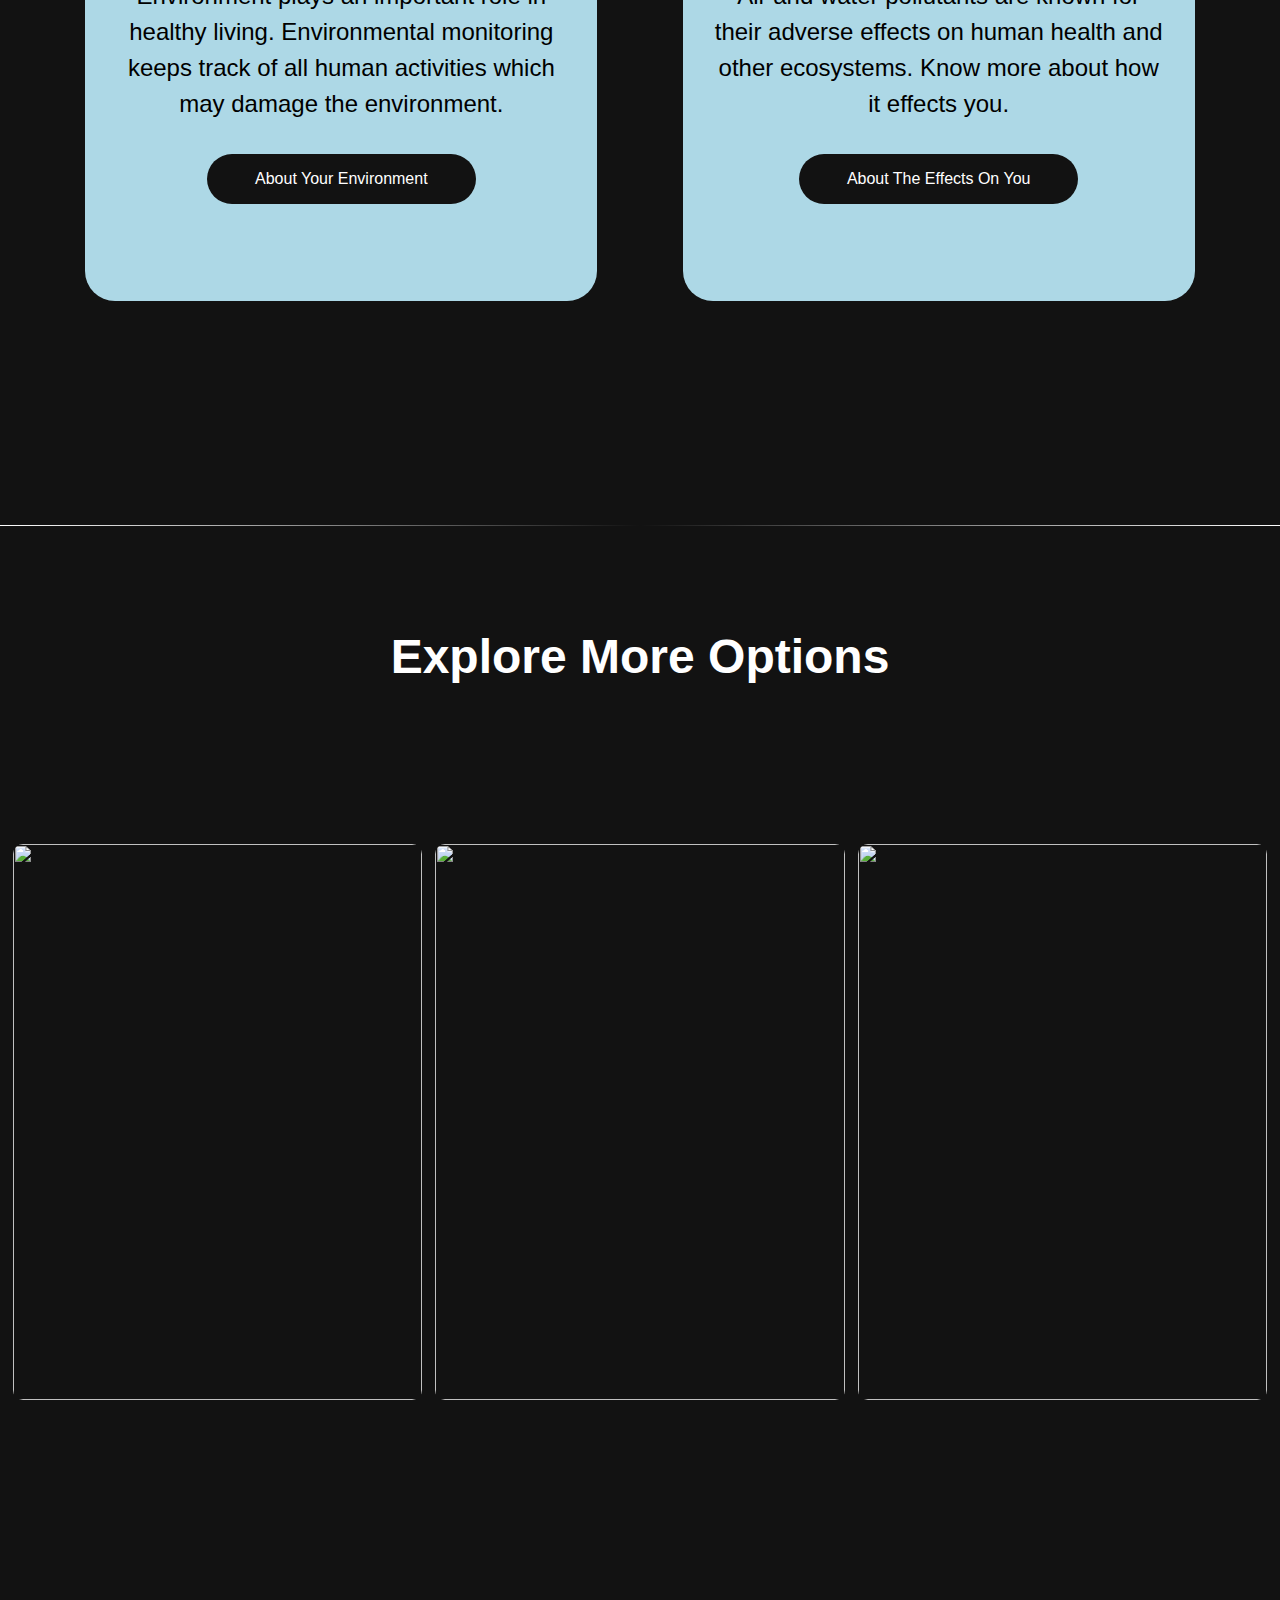
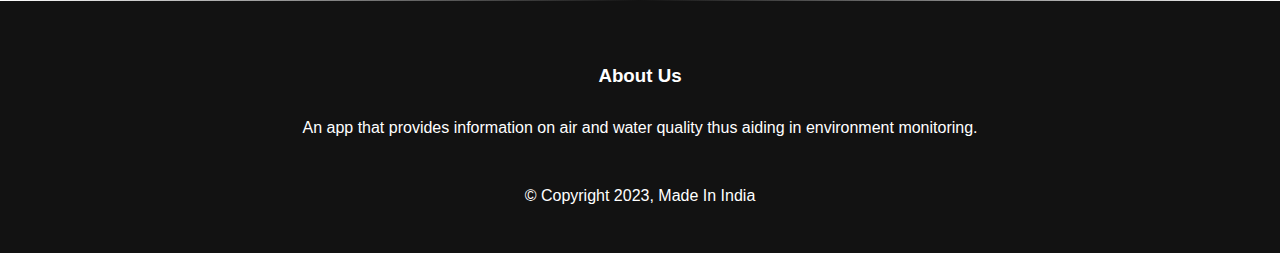
==== commit b9069609: "Updated theme switcher in main.js" ====
--- a/index.html
+++ b/index.html
@@ -4,35 +4,29 @@
     <meta charset="UTF-8" />
     <meta name="viewport" content="width=device-width, initial-scale=1.0" />
     <title>Prakriti</title>
-
     <!-- get google icons https://fonts.google.com -->
     <link rel="stylesheet" href="https://fonts.googleapis.com/css2?family=Material+Symbols+Outlined:opsz,wght,FILL,GRAD@24,400,0,0" />
-
     <!-- link javascript file -->
-    <script src="./main.js" defer> </script>
-
+    <script src="javascript/main.js" defer></script>
     <link rel="stylesheet" href="css/stylesheet.css" />
     <script src="https://kit.fontawesome.com/7c13eadab8.js" crossorigin="anonymous"></script>
   </head>
   <body>
-    
-    
     <nav>
       <div class="logo"> <a href="index.html"> <img src="images/prakriti.png" height= "60"> </a> </div>
-      <ul class="nav-items">
-        <a href="#home">Home</a> 
-        <a href="weather.html">Weather</a> 
-        <a href="blog.html">Blog</a> 
-        <a href="health.html">Health</a> 
-        <a href="consultation.html">Consultation</a>
-      </ul>
-      <span class="material-symbols-outlined theme-button">
-        dark_mode
-      </span>
+      <div class="cat">
+        <ul class="nav-items">
+          <a href="#home">Home</a>
+          <a href="weather.html">Weather</a>
+          <a href="blog.html">Blog</a>
+          <a href="health.html">Health</a>
+          <a href="consultation.html">Consultation</a>
+        </ul>
+        <span class="material-symbols-outlined theme-button">
+          light_mode
+        </span>
+      </div>
     </nav>
-
-
-
     <section class="main" id="home">
       <div class="main-container">
         <div class="main-column-left">
@@ -47,79 +41,71 @@
             src="images/blueleaf.png"
             alt="illustration"
             class="main-image"
-          /> 
+          >
+          </div>
         </div>
-      </div>
-    </section>
-
-
-
-    <section class="sec" id="down">
-      <h1>About Your Environment</h1>
-      <div class="sec-container">
+      </section>
+      <section class="sec" id="down">
+        <hr class="footerhr">
+        <h1>About Your Environment</h1>
+        <div class="sec-container">
           <div class="left">
             <h1>Environmental Monitoring</h1>
             <p>
               Environment plays an important role in healthy living. Environmental monitoring keeps track of all human activities which may damage the environment.
-            </p>                                                 
+            </p>
             <a href="weather.html"><button class="btn">About Your Environment</button></a>
           </div>
           <div class="right">
-              <h1>Effects On You</h1>
-              <p>
-                Air and water pollutants are known for their adverse effects on human health and other ecosystems. Know more about how it effects you.
-              </p>
-              <a href="health.html"><button class="btn">About The Effects On You</button></a>
+            <h1>Effects On You</h1>
+            <p>
+              Air and water pollutants are known for their adverse effects on human health and other ecosystems. Know more about how it effects you.
+            </p>
+            <a href="health.html"><button class="btn">About The Effects On You</button></a>
           </div>
         </div>
-    </section>
-
-    
-
-    <section class="more">
-      <hr class="footerhr">
-      <h2>Explore More Options</h1>
-      <div class="sec-container">
-        <div class="leftcol">
-          <img src="images/hands.jpg">
-          <div class="layer">
-            <a href="#home"><h3>Events</h3></a>
+      </section>
+      <section class="more">
+        <hr class="footerhr">
+        <h2>Explore More Options</h1>
+        <div class="sec-container">
+          <div class="leftcol">
+            <img src="images/hands.jpg">
+            <div class="layer">
+              <a href="#home">
+                <h3>Events</h3>
+              </a>
+            </div>
+          </div>
+          <div class="midcol">
+            <img src="images/blog.jpg">
+            <div class="layer">
+              <a href="blog.html">
+                <h3>Blog</h3>
+              </a>
+            </div>
+          </div>
+          <div class="rightcol">
+            <img src="images/banana.jpg">
+            <div class="layer">
+              <a href="consultation.html">
+                <h3>Consultation</h3>
+              </a>
+            </div>
           </div>
         </div>
-        <div class="midcol">
-          <img src="images/blog.jpg">
-          <div class="layer">
-            <a href="blog.html"><h3>Blog</h3></a>
-          </div>
+      </section>
+      <section class="footer">
+        <hr class="footerhr">
+        <h3>About Us</h3>
+        <p>An app that provides information on air and water quality thus aiding in environment monitoring. </p>
+        <div class="icons">
+          <a href="https://www.facebook.com"><i class="fa fa-facebook"></i></a>
+          <a href="https://www.twitter.com"><i class="fa fa-twitter"></i></a>
+          <a href="https://www.instagram.com"><i class="fa fa-instagram"></i></a>
+          <a href="https://www.linkedin.com"><i class="fa fa-linkedin"></i></a>
         </div>
-        <div class="rightcol">
-          <img src="images/banana.jpg">
-          <div class="layer">
-            <a href="consultation.html"><h3>Consultation</h3></a>
-          </div>
-        </div>
-      </div> 
-     </section>
-
-
-
-
-     <section class="footer">
-      <hr class="footerhr">
-      <h3>About Us</h3>
-      <p>An app that provides information on air and water quality thus aiding in environment monitoring. </p>
-      <div class="icons">
-        <a href="https://www.facebook.com"><i class="fa fa-facebook"></i></a>
-        <a href="https://www.twitter.com"><i class="fa fa-twitter"></i></a>
-        <a href="https://www.instagram.com"><i class="fa fa-instagram"></i></a>
-        <a href="https://www.linkedin.com"><i class="fa fa-linkedin"></i></a>
-      </div>
-      <p>© Copyright 2023, Made In India</p>
-     </section>
-
-
-
-
-    
-  </body>
-</html>
+        <p>© Copyright 2023, Made In India</p>
+      </section>
+    </body>
+  </html>
--- a/css/stylesheet.css
+++ b/css/stylesheet.css
@@ -89,7 +89,7 @@
 
 .sec-container {
     display: flex;
-    height: 80vh;
+    height: 100vh;
     padding: 10rem calc((100vw - 80rem) / 10);
     justify-content: space-evenly;
 }
@@ -112,7 +112,7 @@
 }
 
 .left:hover {
-    box-shadow: 0 0 20px 0px rgba(0, 0, 0, 0.2);
+    box-shadow: 0 0 20px 0px var(--foreground-color);
 }
 
 .left h1 {
@@ -145,7 +145,7 @@
 }
 
 .right:hover {
-    box-shadow: 0 0 20px 0px rgba(0, 0, 0, 0.2);
+    box-shadow: 0 0 20px 0px var(--foreground-color);
 }
 
 .right h1 {
@@ -163,8 +163,8 @@
     padding: 1rem 3rem;
     font-size: 1rem;
     border: none;
-    color: var(--background-color);
-    background: var(--foreground-color);
+    color: var(--foreground-color);
+    background: var(--background-color);
     cursor: pointer;
     border-radius: 50px;
 }
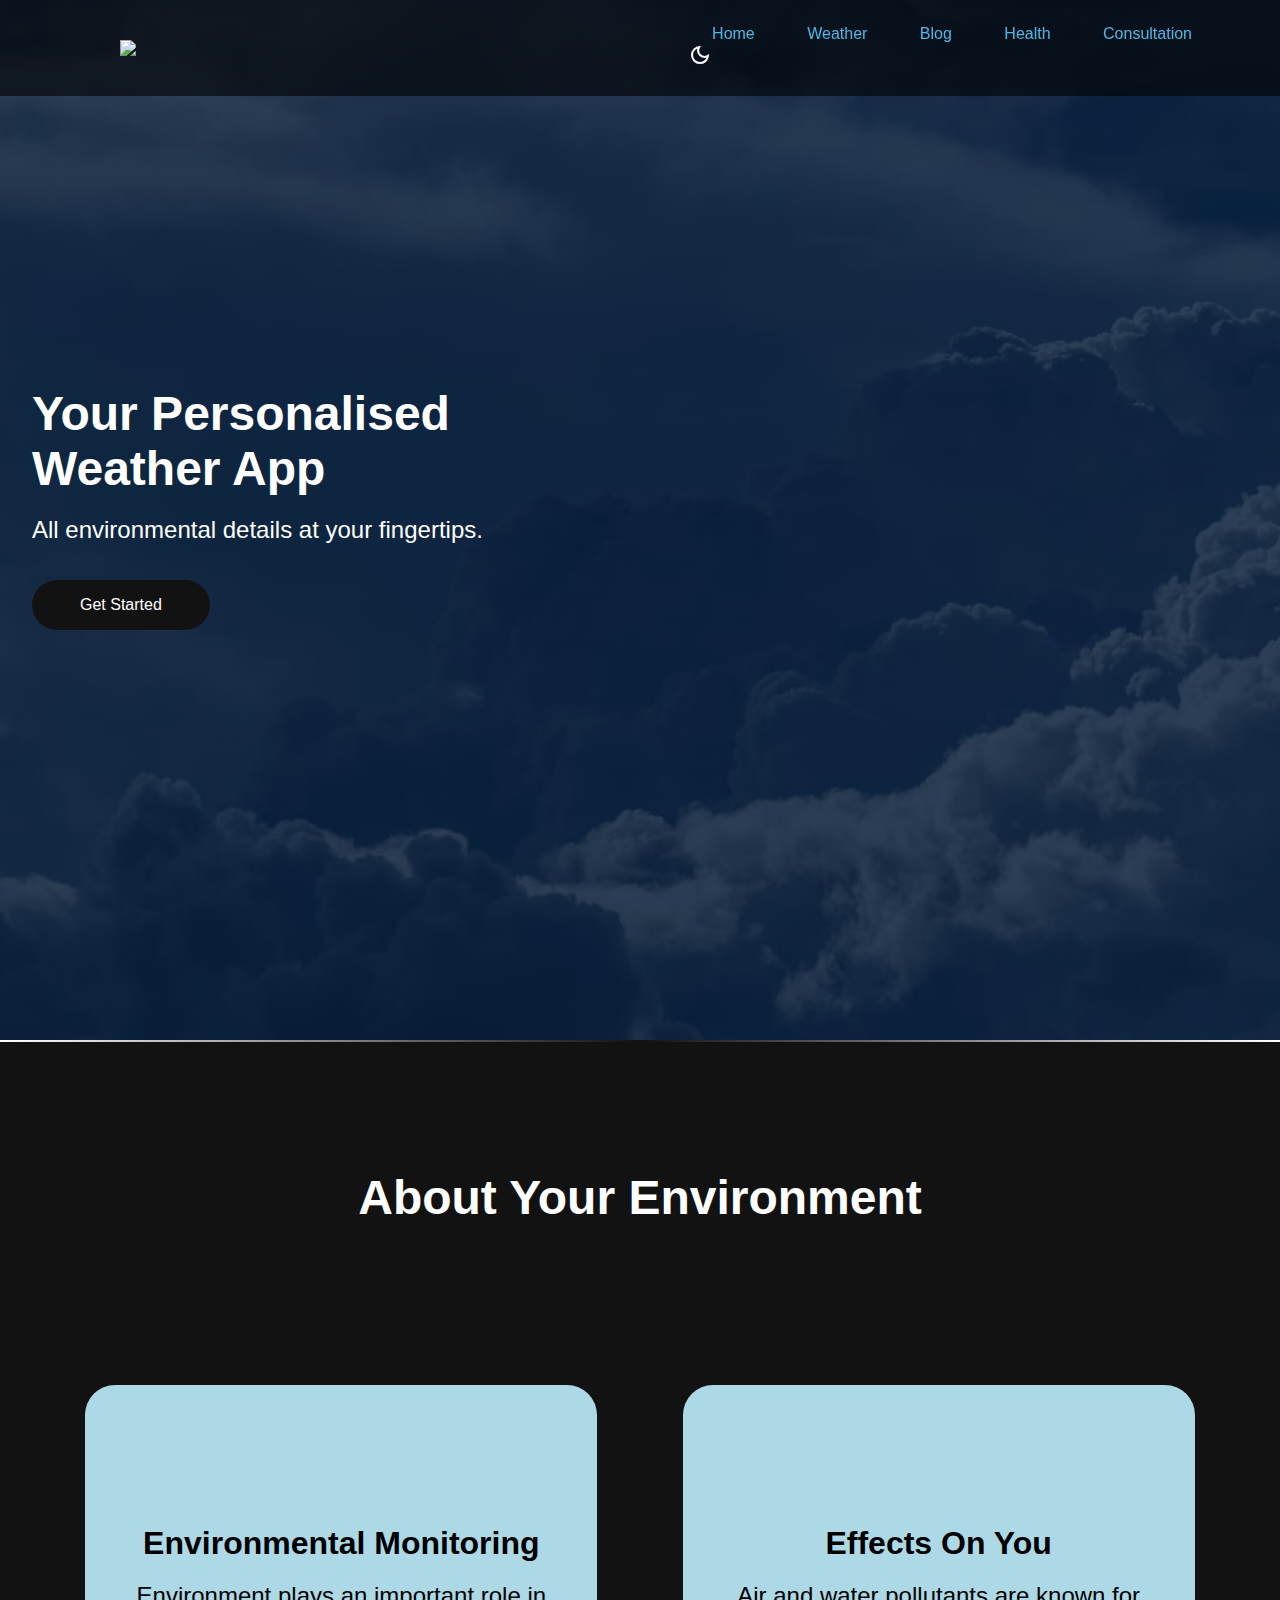
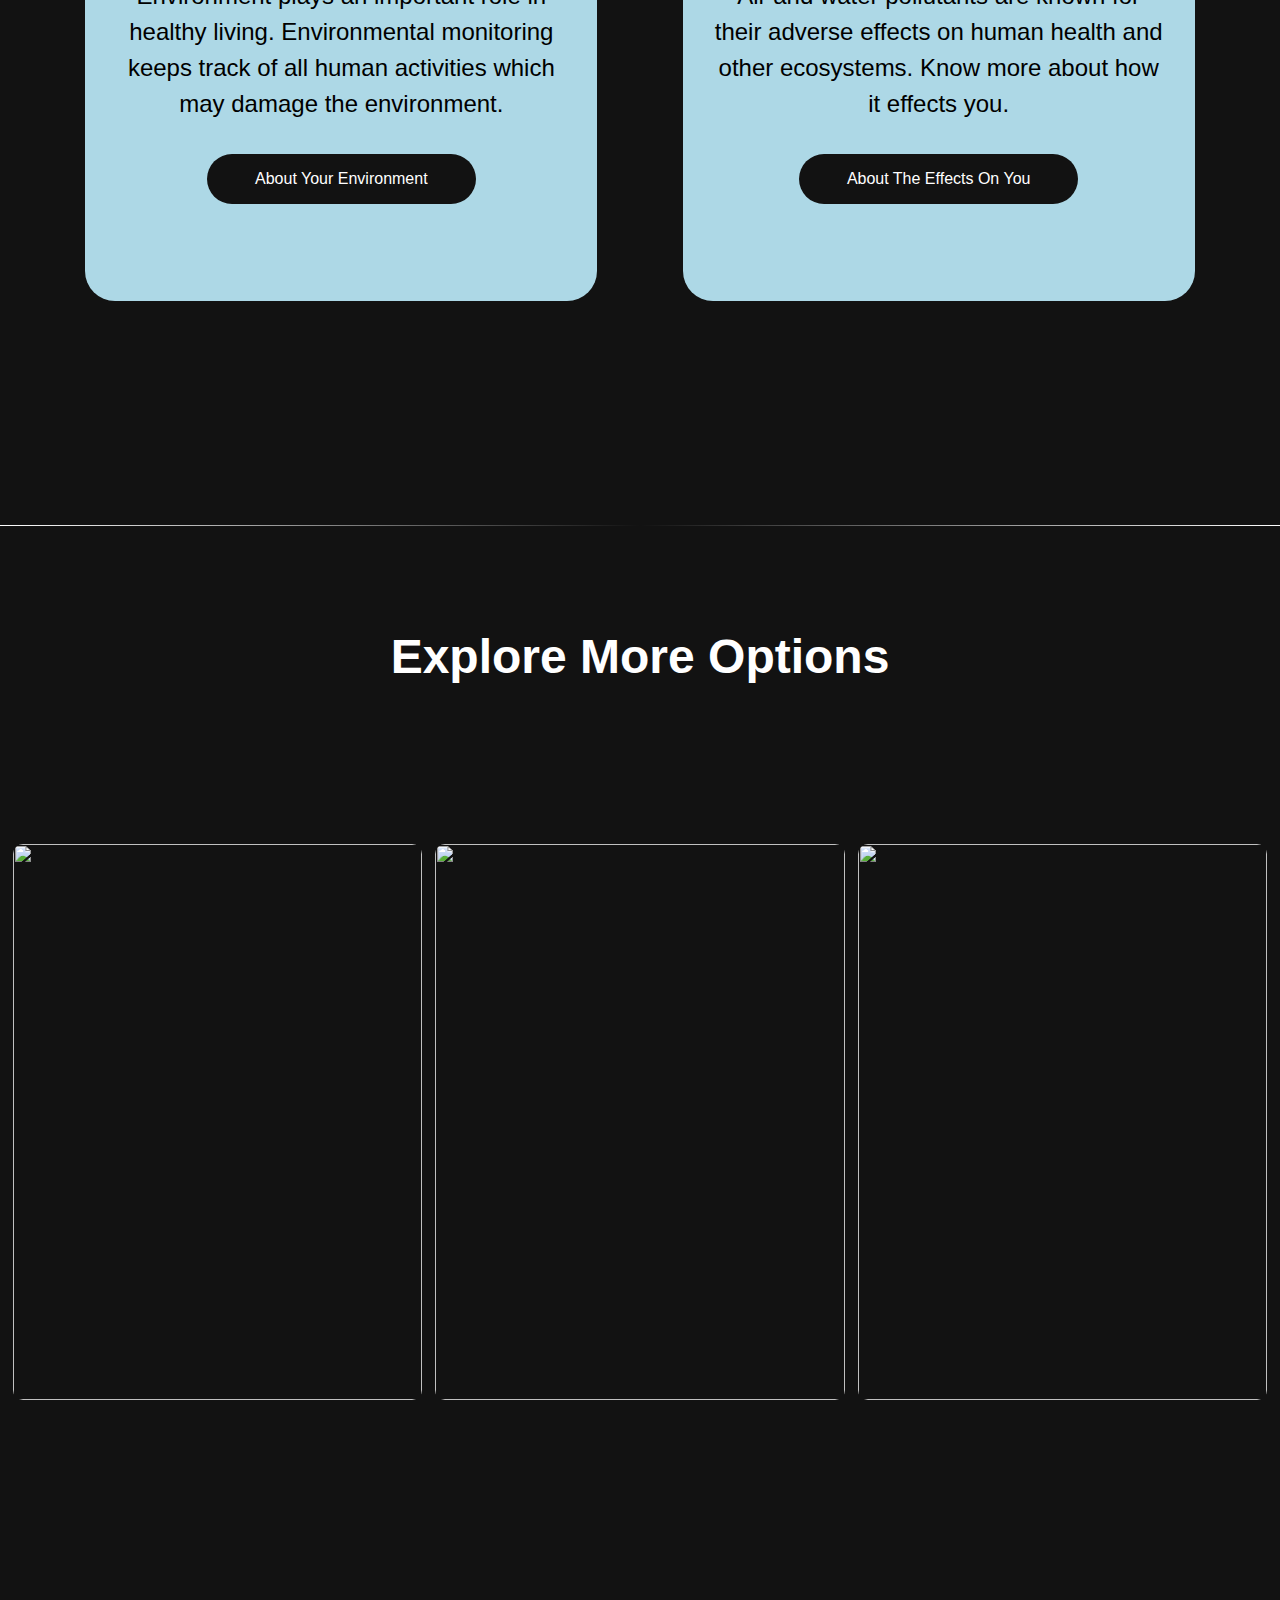
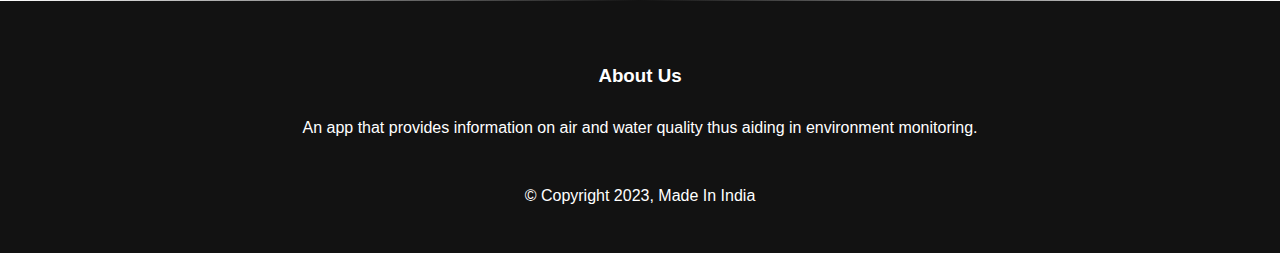
==== commit 2fffdfe5: "added interactive globe" ====
--- a/index.html
+++ b/index.html
@@ -37,11 +37,104 @@
           <a href="#down"><button class="btn">Get Started</button></a>
         </div>
         <div class="main-column-right">
-          <img
-            src="images/blueleaf.png"
-            alt="illustration"
-            class="main-image"
-          >
+          <!-- Styles -->
+<style>
+  #chartdiv {
+    width: 100%;
+    height: 500px;
+    max-width: 100%;
+  }
+  </style>
+  
+  <!-- Resources -->
+  <script src="https://cdn.amcharts.com/lib/5/index.js"></script>
+  <script src="https://cdn.amcharts.com/lib/5/map.js"></script>
+  <script src="https://cdn.amcharts.com/lib/5/geodata/worldLow.js"></script>
+  <script src="https://cdn.amcharts.com/lib/5/themes/Animated.js"></script>
+  
+  <!-- Chart code -->
+  <script>
+  am5.ready(function() {
+  
+  // Create root element
+  // https://www.amcharts.com/docs/v5/getting-started/#Root_element
+  var root = am5.Root.new("chartdiv");
+  
+  
+  // Set themes
+  // https://www.amcharts.com/docs/v5/concepts/themes/
+  root.setThemes([
+    am5themes_Animated.new(root)
+  ]);
+  
+  
+  // Create the map chart
+  // https://www.amcharts.com/docs/v5/charts/map-chart/
+  var chart = root.container.children.push(am5map.MapChart.new(root, {
+    panX: "rotateX",
+    panY: "rotateY",
+    projection: am5map.geoOrthographic(),
+    paddingBottom: 20,
+    paddingTop: 20,
+    paddingLeft: 20,
+    paddingRight: 20
+  }));
+  
+  
+  // Create main polygon series for countries
+  // https://www.amcharts.com/docs/v5/charts/map-chart/map-polygon-series/
+  var polygonSeries = chart.series.push(am5map.MapPolygonSeries.new(root, {
+    geoJSON: am5geodata_worldLow
+  }));
+  
+  polygonSeries.mapPolygons.template.setAll({
+    tooltipText: "{name}",
+    toggleKey: "active",
+    interactive: true
+  });
+  
+  polygonSeries.mapPolygons.template.states.create("hover", {
+    fill: root.interfaceColors.get("primaryButtonHover")
+  });
+  
+  
+  // Create series for background fill
+  // https://www.amcharts.com/docs/v5/charts/map-chart/map-polygon-series/#Background_polygon
+  var backgroundSeries = chart.series.push(am5map.MapPolygonSeries.new(root, {}));
+  backgroundSeries.mapPolygons.template.setAll({
+    fill: root.interfaceColors.get("alternativeBackground"),
+    fillOpacity: 0.1,
+    strokeOpacity: 0
+  });
+  backgroundSeries.data.push({
+    geometry: am5map.getGeoRectangle(90, 180, -90, -180)
+  });
+  
+  
+  // Create graticule series
+  // https://www.amcharts.com/docs/v5/charts/map-chart/graticule-series/
+  var graticuleSeries = chart.series.push(am5map.GraticuleSeries.new(root, {}));
+  graticuleSeries.mapLines.template.setAll({ strokeOpacity: 0.1, stroke: root.interfaceColors.get("alternativeBackground") })
+  
+  
+  // Rotate animation
+  chart.animate({
+    key: "rotationX",
+    from: 0,
+    to: 360,
+    duration: 30000,
+    loops: Infinity
+  });
+  
+  
+  // Make stuff animate on load
+  chart.appear(1000, 100);
+  
+  }); // end am5.ready()
+  </script>
+  
+  <!-- HTML -->
+  <div id="chartdiv"></div>
           </div>
         </div>
       </section>
--- a/css/stylesheet.css
+++ b/css/stylesheet.css
@@ -1,4 +1,4 @@
-@import url("utils.css");
+@import url("button_animation.css");
 @import url("theme.css");
 @import url("navbar.css");
 @import url("footer.css");
@@ -41,6 +41,7 @@
     align-items: flex-start;
     color: var(--pure-white-color);
     padding: 0rem 2rem;
+    padding-top:10rem;
 }
 
 .main-column-left h1 {
@@ -69,6 +70,7 @@
     justify-content: center;
     align-items: center;
     padding: 0rem 2rem;
+    padding-top: 7rem;
 }
 
 .main-image {
@@ -112,7 +114,7 @@
 }
 
 .left:hover {
-    box-shadow: 0 0 20px 0px var(--foreground-color);
+    box-shadow: 0 0 20px 0px var(--glow);
 }
 
 .left h1 {
@@ -145,7 +147,7 @@
 }
 
 .right:hover {
-    box-shadow: 0 0 20px 0px var(--foreground-color);
+    box-shadow: 0 0 20px 0px var(--glow);
 }
 
 .right h1 {
@@ -224,6 +226,10 @@
     transition: 0.5s;
 }
 
+a, a:visited , a:active {
+    text-decoration: none;
+}
+
 .layer:hover {
     background: rgba(0, 0, 0, 0.6);
 }
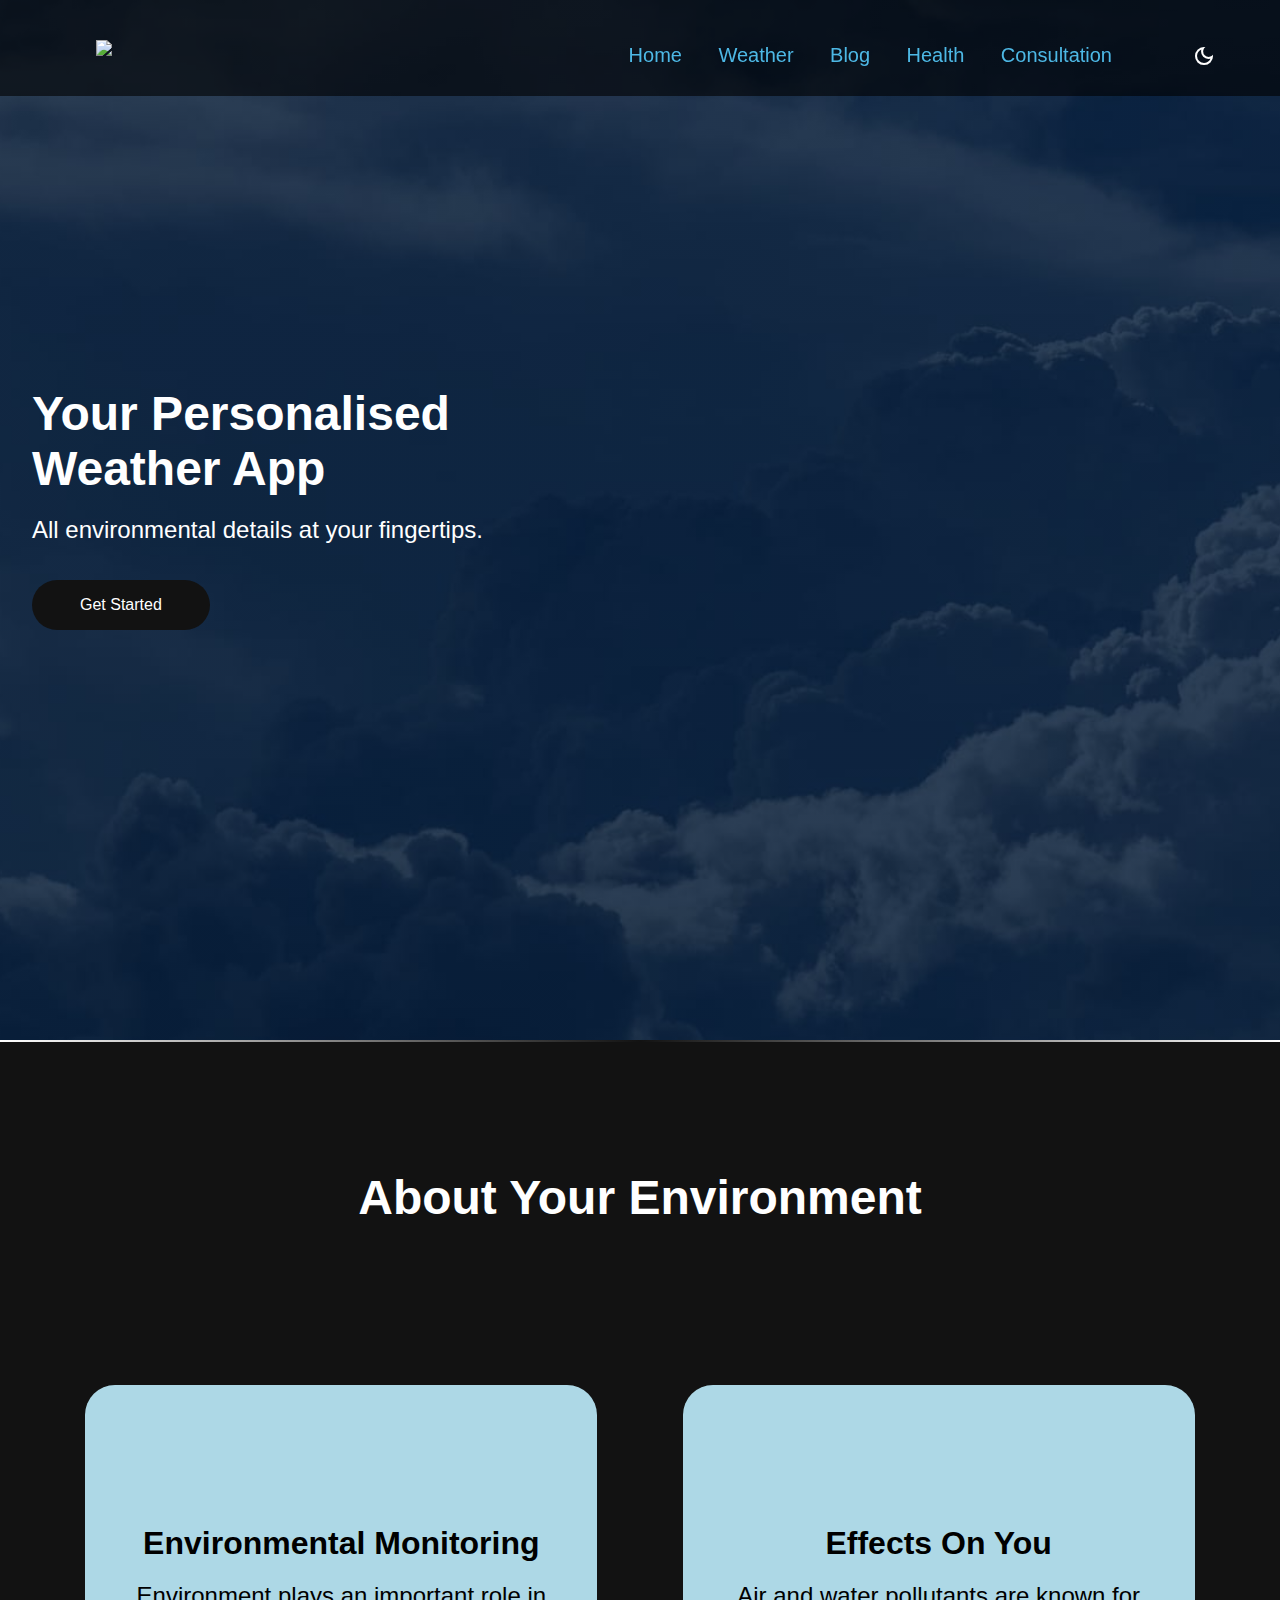
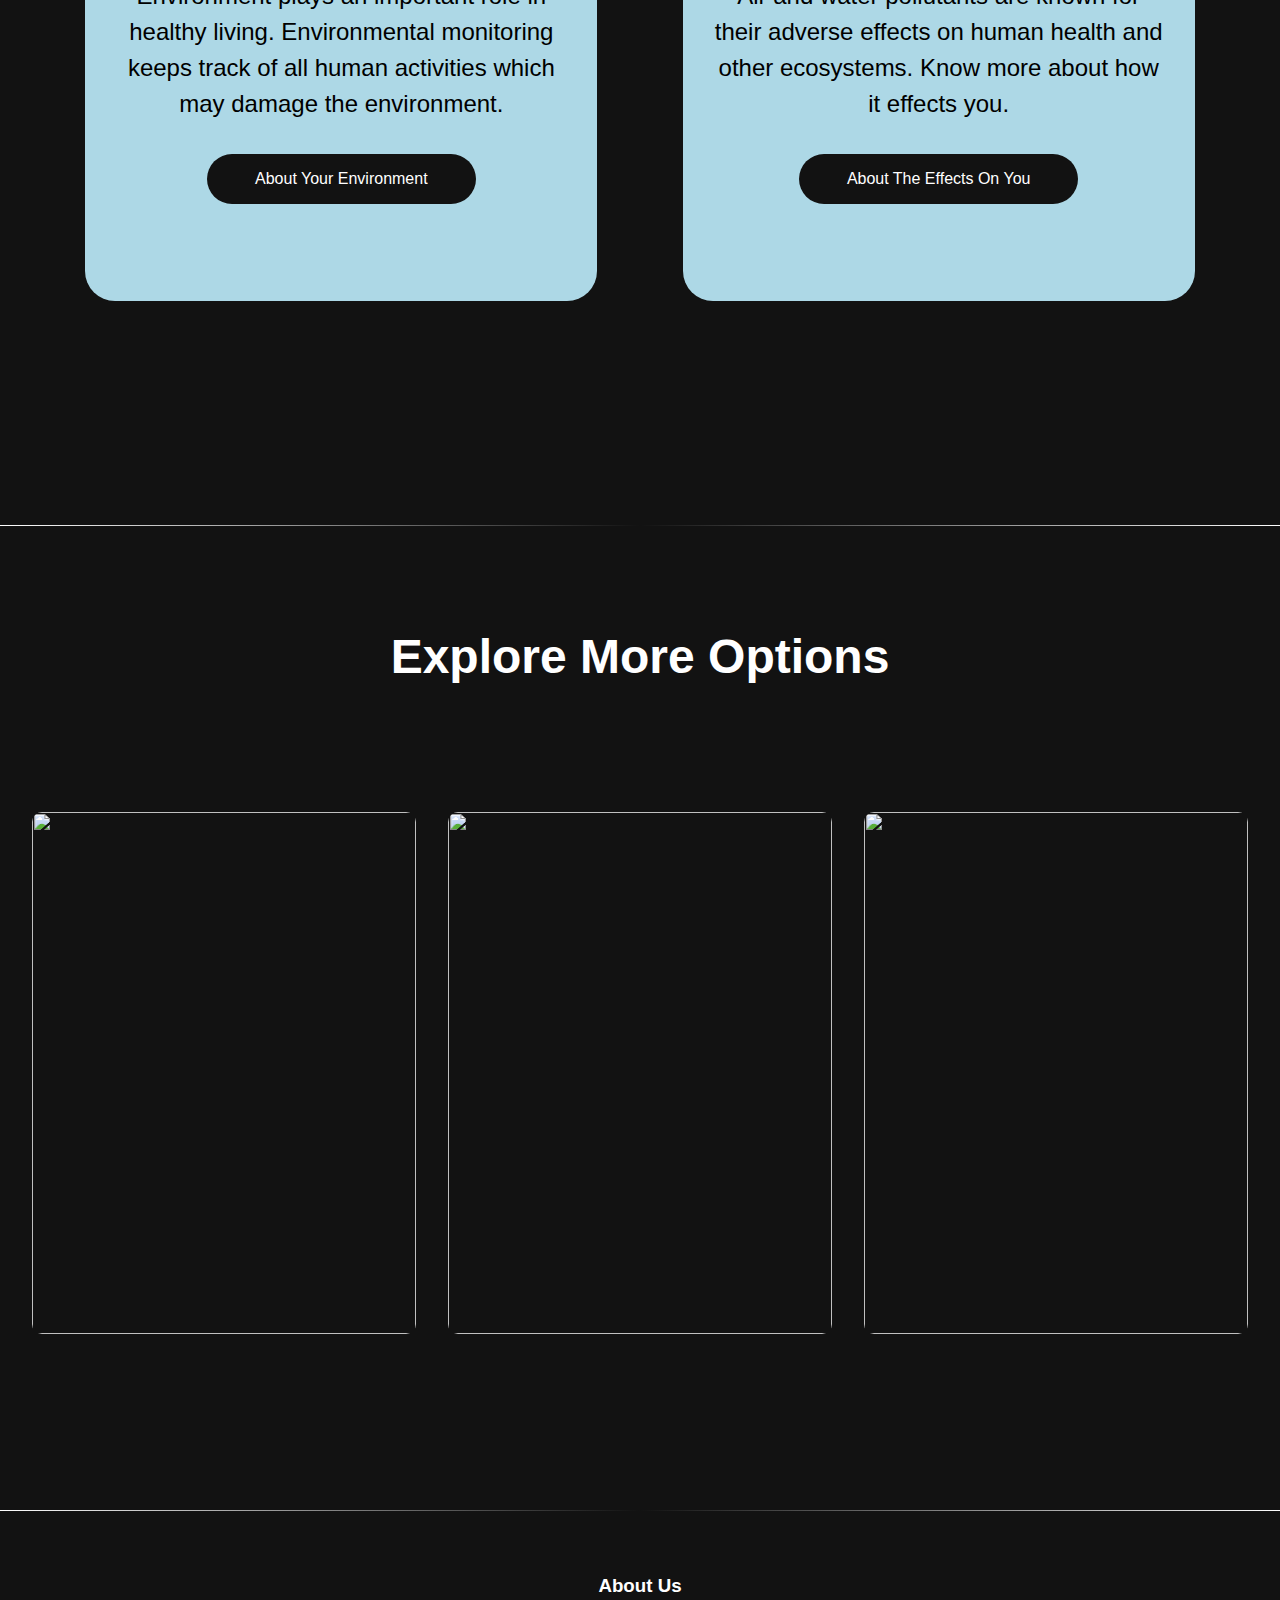
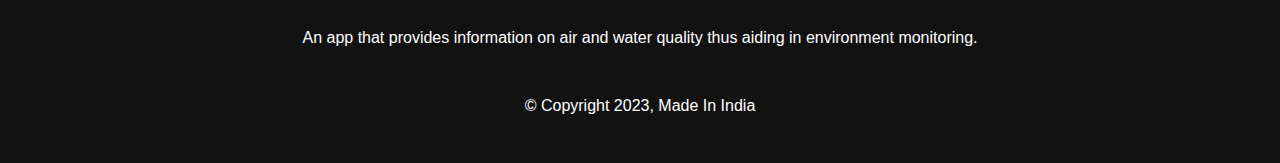
==== commit 7d149516: "made home page responsive (not fully)" ====
--- a/index.html
+++ b/index.html
@@ -10,11 +10,17 @@
     <script src="javascript/main.js" defer></script>
     <link rel="stylesheet" href="css/stylesheet.css" />
     <script src="https://kit.fontawesome.com/7c13eadab8.js" crossorigin="anonymous"></script>
+
+    <link rel="stylesheet" href="https://cdn.jsdelivr.net/npm/@fortawesome/fontawesome-free@6.2.1/css/fontawesome.min.css" integrity="sha384-QYIZto+st3yW+o8+5OHfT6S482Zsvz2WfOzpFSXMF9zqeLcFV0/wlZpMtyFcZALm" crossorigin="anonymous">
+
   </head>
   <body>
     <nav>
       <div class="logo"> <a href="index.html"> <img src="images/prakriti.png" height= "60"> </a> </div>
-      <div class="cat">
+      <div class="cat" id="cat">
+
+        <i class="fa fa-times" onclick="hidemenu()"></i>
+
         <ul class="nav-items">
           <a href="#home">Home</a>
           <a href="weather.html">Weather</a>
@@ -22,10 +28,14 @@
           <a href="health.html">Health</a>
           <a href="consultation.html">Consultation</a>
         </ul>
+
+      
         <span class="material-symbols-outlined theme-button">
-          light_mode
+          light_mode 
         </span>
+
       </div>
+      <i class="fa fa-bars" onclick="showmenu()"></i>
     </nav>
     <section class="main" id="home">
       <div class="main-container">
@@ -161,7 +171,7 @@
       <section class="more">
         <hr class="footerhr">
         <h2>Explore More Options</h1>
-        <div class="sec-container">
+        <div class="sec-con">
           <div class="leftcol">
             <img src="images/hands.jpg">
             <div class="layer">
@@ -200,5 +210,21 @@
         </div>
         <p>© Copyright 2023, Made In India</p>
       </section>
+
+
+
+
+      <script>
+        var cat = document.getElementById("cat");
+        function showmenu(){
+          cat.style.right = "0";
+        }
+        function hidemenu(){
+          cat.style.right = "-55%";
+        }
+      </script>
+
+
+
     </body>
   </html>
--- a/css/stylesheet.css
+++ b/css/stylesheet.css
@@ -2,6 +2,7 @@
 @import url("theme.css");
 @import url("navbar.css");
 @import url("footer.css");
+@import url("weather.css");
 
 * {
     box-sizing: border-box;
@@ -91,9 +92,10 @@
 
 .sec-container {
     display: flex;
-    height: 100vh;
+    min-height: 100vh;
     padding: 10rem calc((100vw - 80rem) / 10);
     justify-content: space-evenly;
+    flex-wrap: wrap;
 }
 
 .left {
@@ -177,10 +179,17 @@
     font-size: 3rem;
 }
 
+.sec-con {
+    display: flex;
+    height: 90vh;
+    padding-top: 8rem;
+    justify-content: space-evenly;
+    padding-bottom: 10rem;
+}
+
 .leftcol {
-    flex-basis: 32%;
+    flex-basis: 30%;
     border-radius: 10px;
-    margin-bottom: 1.5rem;
     position: relative;
     overflow: hidden;
 }
@@ -191,9 +200,8 @@
 }
 
 .midcol {
-    flex-basis: 32%;
+    flex-basis: 30%;
     border-radius: 10px;
-    margin-bottom: 1.5rem;
     position: relative;
     overflow: hidden;
 }
@@ -204,9 +212,8 @@
 }
 
 .rightcol {
-    flex-basis: 32%;
+    flex-basis: 30%;
     border-radius: 10px;
-    margin-bottom: 1.5rem;
     position: relative;
     overflow: hidden;
 }
@@ -223,7 +230,7 @@
     position: absolute;
     top: 0;
     left: 0;
-    transition: 0.5s;
+    transition: 0.25s;
 }
 
 a, a:visited , a:active {
@@ -246,6 +253,55 @@
 .layer:hover h3 {
     opacity: 1;
 }
+
+
+@media(max-width: 1000px) {
+
+    .main-column-right {
+        display: none;
+    }
+    .left p {
+        font-size: 1rem
+    }
+    .right p {
+        font-size: 1rem;
+    }
+    .left h1 {
+        font-size: 1.5rem;
+    }
+    .right h1 {
+        font-size: 1.5rem;
+    }
+    .sec h1 {
+        font-size: 2rem;
+    }
+    .sec button {
+        font-size: 0.8rem;
+        margin-bottom: 10px;
+    }
+    .more h2 {
+        font-size: 2rem;
+    }
+
+}
+
+
+
+
+
+
+
+
+
+
+
+
+
+
+
+
+
+
 
 /*-------------- OTHER PAGES COMMON HEADER BACKGROUND ------------*/
 
